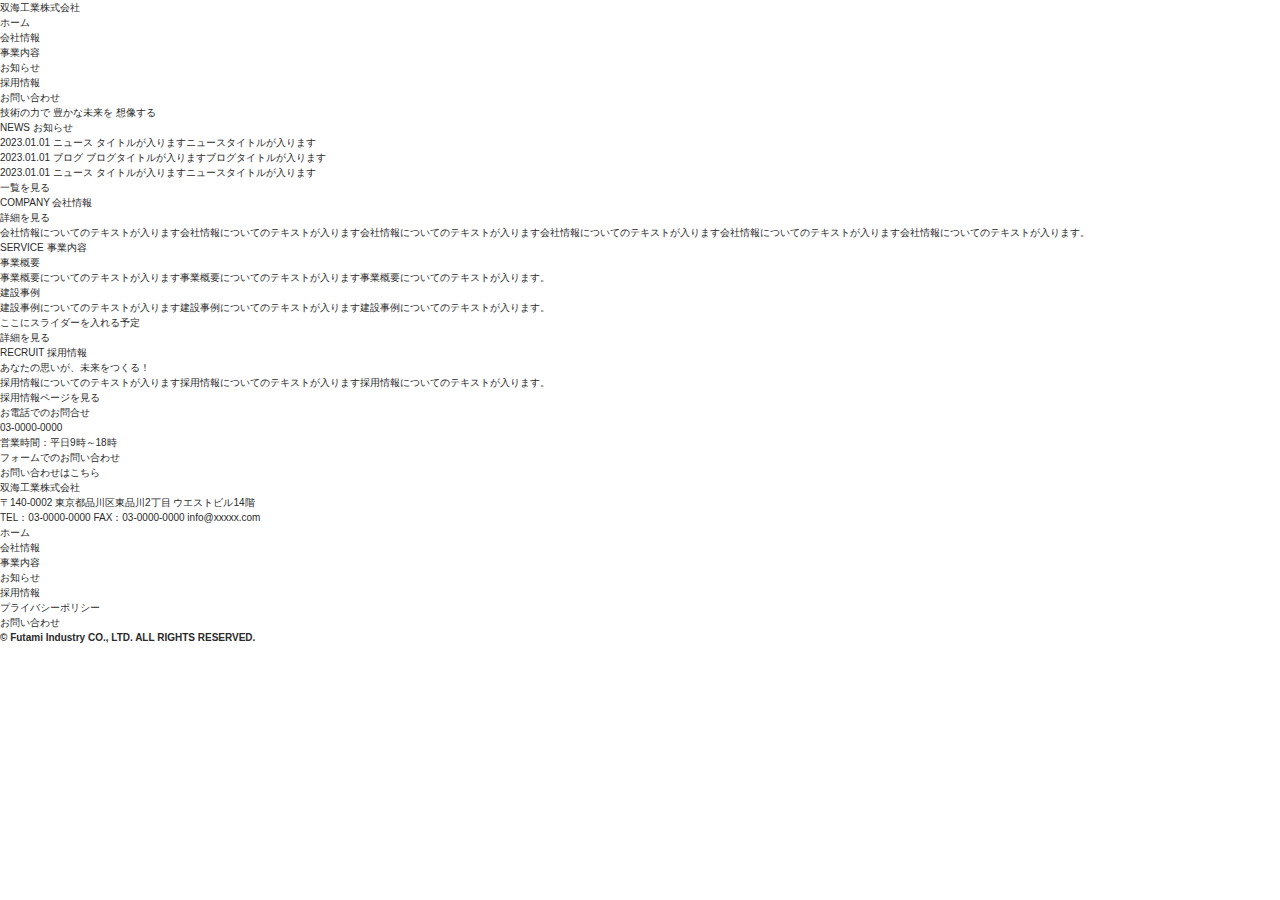
==== index.html @ e6b68ae1 "20250410_main_03_流し込みテキストへマークアップ" ====
<!DOCTYPE html>
<html lang="ja">
  <head>
    <meta charset="UTF-8" />

    <!-- title -->
    <title>双海工業株式会社</title>

    <!-- viewport -->
    <meta
      name="viewport"
      content="width=device-width, initial-scale=1.0, maximum-scale=1.0"
    />

    <!-- meta -->
    <meta
      name="description"
      content="架空の工業系企業のコーポレートサイトです"
    />
    <meta name="keywords" content="" />
    <meta name="robot" content="noindex, nofollow, noarchive" />

    <!-- Google Fonts -->
    <link rel="preconnect" href="https://fonts.googleapis.com" />
    <link rel="preconnect" href="https://fonts.gstatic.com" crossorigin />

    <!-- CSS Styles -->
    <link rel="stylesheet" href="./css/destyle.css" />
    <link rel="stylesheet" href="./css/style.css" />
  </head>

  <body>
    <!-- pages -->
    <div id="Pages" class="index">
      <!-- header -->
      <header id="Header" class="header">
        <!-- inner -->
        <div class="header__inner">
          <!-- logo -->
          <h1 class="header__logo">双海工業株式会社</h1>
          <!-- navi -->
          <nav class="header__nav">
            <!-- list -->
            <ul class="header__nav-list">
              <li class="header__nav-item">
                <a href="#" class="header__nav-link">ホーム</a>
              </li>
              <li class="header__nav-item">
                <a href="#" class="header__nav-link">会社情報</a>
              </li>
              <li class="header__nav-item">
                <a href="#" class="header__nav-link">事業内容</a>
              </li>
              <li class="header__nav-item">
                <a href="#" class="header__nav-link">お知らせ</a>
              </li>
              <li class="header__nav-item">
                <a href="#" class="header__nav-link">採用情報</a>
              </li>
            </ul>
          </nav>
        </div>
        <!-- button -->
        <div class="header__contact">
          <a href="#" class="header__contact-link">お問い合わせ</a>
        </div>
      </header>

      <!-- main -->
      <main id="Main" class="main">
        <!-- keyvisual -->
        <section id="Hero" class="helo">
          <!-- inner -->
          <div class="helo__inner">
            <!-- header catchcopy -->
            <h2 class="helo__catch">
              <span class="helo__phrase">技術の力で</span>
              <span class="helo__phrase">豊かな未来を</span>
              <span class="helo__phrase">想像する</span>
            </h2>
          </div>
        </section>

        <!-- news -->
        <section id="News" class="news">
          <!-- inner -->
          <div class="news__inner">
            <!-- section header -->
            <h2 class="news__heading">
              <span class="news__heading-en">NEWS</span>
              <span class="news__heading-ja">お知らせ</span>
            </h2>
            <!-- news list -->
            <ol class="news__list">
              <li class="news__item">
                <a href="#" class="news__link">
                  <time class="news__date">2023.01.01</time>
                  <span class="news__category">ニュース</span>
                  <span class="news__title"
                    >タイトルが入りますニュースタイトルが入ります</span
                  >
                </a>
              </li>
              <li class="news__item">
                <a href="#" class="news__link">
                  <time class="news__date">2023.01.01</time>
                  <span class="news__category">ブログ</span>
                  <span class="news__title"
                    >ブログタイトルが入りますブログタイトルが入ります</span
                  >
                </a>
              </li>
              <li class="news__item">
                <a href="#" class="news__link">
                  <time class="news__date">2023.01.01</time>
                  <span class="news__category">ニュース</span>
                  <span class="news__title"
                    >タイトルが入りますニュースタイトルが入ります</span
                  >
                </a>
              </li>
            </ol>
            <!-- more link -->
            <div class="news__more">
              <a href="#" class="news__more-link">一覧を見る</a>
            </div>
          </div>
        </section>

        <!-- company -->
        <section id="Company" class="company">
          <!-- inner -->
          <div class="company__inner">
            <!-- content block -->
            <div class="company__content">
              <!-- section header -->
              <h2 class="company__heading">
                <span class="company__heading-en">COMPANY</span>
                <span class="company__heading-ja">会社情報</span>
              </h2>
              <!-- button -->
              <div class="company__link">
                <a href="#" class="company__link-text">詳細を見る</a>
              </div>
            </div>
            <!-- description text -->
            <p class="company__description">
              会社情報についてのテキストが入ります会社情報についてのテキストが入ります会社情報についてのテキストが入ります会社情報についてのテキストが入ります会社情報についてのテキストが入ります会社情報についてのテキストが入ります。
            </p>
          </div>
        </section>

        <!-- service -->
        <section id="Service" class="service">
          <!-- inner -->
          <div class="service__inner">
            <!-- header block -->
            <div class="service__header">
              <!-- header -->
              <h2 class="service__heading">
                <span class="service__heading-en">SERVICE</span>
                <span class="service__heading-ja">事業内容</span>
              </h2>
              <!-- overview block -->
              <div class="service__block">
                <!-- header -->
                <h3 class="service__subheading">事業概要</h3>
                <!-- text -->
                <p class="service__text">
                  事業概要についてのテキストが入ります事業概要についてのテキストが入ります事業概要についてのテキストが入ります。
                </p>
              </div>
            </div>
            <!-- example block -->
            <div class="service__block">
              <!-- header -->
              <h3 class="service__subheading">建設事例</h3>
              <!-- text -->
              <p class="service__text">
                建設事例についてのテキストが入ります建設事例についてのテキストが入ります建設事例についてのテキストが入ります。
              </p>
            </div>
            <!-- slider block -->
            <div class="service__slider">ここにスライダーを入れる予定</div>
            <!-- button block -->
            <div class="service__link">
              <a href="#" class="service__link-text">詳細を見る</a>
            </div>
          </div>
        </section>

        <!-- recruit -->
        <section id="Recruit" class="recruit">
          <div class="recruit__inner">
            <!-- header -->
            <h2 class="recruit__heading">
              <span class="recruit__heading-en">RECRUIT</span>
              <span class="recruit__heading-ja">採用情報</span>
            </h2>
            <!-- catch copy -->
            <div class="recruit__block">
              <!-- header -->
              <h3 class="recruit__subheading">
                あなたの思いが、未来をつくる！
              </h3>
              <!-- description -->
              <p class="recruit__text">
                採用情報についてのテキストが入ります採用情報についてのテキストが入ります採用情報についてのテキストが入ります。
              </p>
            </div>
            <!-- button -->
            <div class="recruit__link">
              <a href="#" class="recruit__link-text">採用情報ページを見る</a>
            </div>
          </div>
        </section>

        <!-- inquiry -->
        <section id="Inquiry" class="inquiry">
          <div class="inquiry__inner">
            <!-- block -->
            <div class="inquiry__block">
              <!-- header -->
              <h3>お電話でのお問合せ</h3>
              <!-- list -->
              <ul>
                <li>03-0000-0000</li>
                <li>営業時間：平日9時～18時</li>
              </ul>
            </div>

            <!-- block -->
            <div class="inquiry__block">
              <!-- header -->
              <h3>フォームでのお問い合わせ</h3>
              <!-- button -->
              <div class="inquiry__link">
                <a href="#" class="inquiry__link-text">お問い合わせはこちら</a>
              </div>
            </div>
          </div>
        </section>
      </main>

      <!-- footer -->
      <footer id="Footer" class="footer">
        <!-- inner -->
        <div class="footer__inner">
          <!-- content wrapper (2カラム部分) -->
          <div class="footer__content">
            <!-- company block -->
            <div class="footer__company">
              <!-- logo -->
              <h2 class="footer__logo">双海工業株式会社</h2>
              <!-- location -->
              <div class="footer__address">
                <span class="footer__postcode">〒140-0002</span>
                <span class="footer__location">東京都品川区東品川2丁目</span>
                <span class="footer__building">ウエストビル14階</span>
              </div>
              <!-- contact -->
              <div class="footer__contact">
                <span class="footer__tel">TEL：03-0000-0000</span>
                <span class="footer__fax">FAX：03-0000-0000</span>
                <span class="footer__email">info@xxxxx.com</span>
              </div>
            </div>
            <!-- site links -->
            <nav class="footer__nav">
              <ul class="footer__nav-group">
                <li class="footer__nav-item">
                  <a href="#" class="footer__nav-link">ホーム</a>
                </li>
                <li class="footer__nav-item">
                  <a href="#" class="footer__nav-link">会社情報</a>
                </li>
                <li class="footer__nav-item">
                  <a href="#" class="footer__nav-link">事業内容</a>
                </li>
                <li class="footer__nav-item">
                  <a href="#" class="footer__nav-link">お知らせ</a>
                </li>
              </ul>
              <ul class="footer__nav-group">
                <li class="footer__nav-item">
                  <a href="#" class="footer__nav-link">採用情報</a>
                </li>
                <li class="footer__nav-item">
                  <a href="#" class="footer__nav-link">プライバシーポリシー</a>
                </li>
                <li class="footer__nav-item">
                  <a href="#" class="footer__nav-link">お問い合わせ</a>
                </li>
              </ul>
            </nav>
          </div>

          <!-- copylight -->
          <div class="footer__copyright">
            <strong
              >&copy; Futami Industry CO., LTD. ALL RIGHTS RESERVED.</strong
            >
          </div>
        </div>
      </footer>
    </div>

    <!-- scripts -->
    <script src="./js/script.js"></script>
  </body>
</html>
---- css/destyle.css ----
/*! destyle.css v4.0.1 | MIT License | https://github.com/nicolas-cusan/destyle.css */

/* Reset box-model and set borders */
/* ============================================ */

*,
::before,
::after {
  box-sizing: border-box;
  border-style: solid;
  border-width: 0;
  min-width: 0;
}

/* Document */
/* ============================================ */

/**
 * 1. Correct the line height in all browsers.
 * 2. Prevent adjustments of font size after orientation changes in iOS.
 * 3. Remove gray overlay on links for iOS.
 */

html {
  line-height: 1.15; /* 1 */
  -webkit-text-size-adjust: 100%; /* 2 */
  -webkit-tap-highlight-color: transparent; /* 3*/
}

/* Sections */
/* ============================================ */

/**
 * Remove the margin in all browsers.
 */

body {
  margin: 0;
}

/**
 * Render the `main` element consistently in IE.
 */

main {
  display: block;
}

/* Vertical rhythm */
/* ============================================ */

p,
table,
blockquote,
address,
pre,
iframe,
form,
figure,
dl {
  margin: 0;
}

/* Headings */
/* ============================================ */

h1,
h2,
h3,
h4,
h5,
h6 {
  font-size: inherit;
  font-weight: inherit;
  margin: 0;
}

/* Lists (enumeration) */
/* ============================================ */

ul,
ol {
  margin: 0;
  padding: 0;
  list-style: none;
}

/* Lists (definition) */
/* ============================================ */

dt {
  font-weight: bold;
}

dd {
  margin-left: 0;
}

/* Grouping content */
/* ============================================ */

/**
 * 1. Add the correct box sizing in Firefox.
 * 2. Show the overflow in Edge and IE.
 */

hr {
  box-sizing: content-box; /* 1 */
  height: 0; /* 1 */
  overflow: visible; /* 2 */
  border-top-width: 1px;
  margin: 0;
  clear: both;
  color: inherit;
}

/**
 * 1. Correct the inheritance and scaling of font size in all browsers.
 * 2. Correct the odd `em` font sizing in all browsers.
 */

pre {
  font-family: monospace, monospace; /* 1 */
  font-size: inherit; /* 2 */
}

address {
  font-style: inherit;
}

/* Text-level semantics */
/* ============================================ */

/**
 * Remove the gray background on active links in IE 10.
 */

a {
  background-color: transparent;
  text-decoration: none;
  color: inherit;
}

/**
 * 1. Remove the bottom border in Chrome 57-
 * 2. Add the correct text decoration in Chrome, Edge, IE, Opera, and Safari.
 */

abbr[title] {
  text-decoration: underline dotted; /* 2 */
}

/**
 * Add the correct font weight in Chrome, Edge, and Safari.
 */

b,
strong {
  font-weight: bolder;
}

/**
 * 1. Correct the inheritance and scaling of font size in all browsers.
 * 2. Correct the odd `em` font sizing in all browsers.
 */

code,
kbd,
samp {
  font-family: monospace, monospace; /* 1 */
  font-size: inherit; /* 2 */
}

/**
 * Add the correct font size in all browsers.
 */

small {
  font-size: 80%;
}

/**
 * Prevent `sub` and `sup` elements from affecting the line height in
 * all browsers.
 */

sub,
sup {
  font-size: 75%;
  line-height: 0;
  position: relative;
  vertical-align: baseline;
}

sub {
  bottom: -0.25em;
}

sup {
  top: -0.5em;
}

/* Replaced content */
/* ============================================ */

/**
 * Prevent vertical alignment issues.
 */

svg,
img,
embed,
object,
iframe {
  vertical-align: bottom;
}

/* Forms */
/* ============================================ */

/**
 * Reset form fields to make them styleable.
 * 1. Make form elements stylable across systems iOS especially.
 * 2. Inherit text-transform from parent.
 */

button,
input,
optgroup,
select,
textarea {
  -webkit-appearance: none; /* 1 */
  appearance: none;
  vertical-align: middle;
  color: inherit;
  font: inherit;
  background: transparent;
  padding: 0;
  margin: 0;
  border-radius: 0;
  text-align: inherit;
  text-transform: inherit; /* 2 */
}

/**
 * Correct cursors for clickable elements.
 */

button,
[type="button"],
[type="reset"],
[type="submit"] {
  cursor: pointer;
}

button:disabled,
[type="button"]:disabled,
[type="reset"]:disabled,
[type="submit"]:disabled {
  cursor: default;
}

/**
 * Improve outlines for Firefox and unify style with input elements & buttons.
 */

:-moz-focusring {
  outline: auto;
}

select:disabled {
  opacity: inherit;
}

/**
 * Remove padding
 */

option {
  padding: 0;
}

/**
 * Reset to invisible
 */

fieldset {
  margin: 0;
  padding: 0;
  min-width: 0;
}

legend {
  padding: 0;
}

/**
 * Add the correct vertical alignment in Chrome, Firefox, and Opera.
 */

progress {
  vertical-align: baseline;
}

/**
 * Remove the default vertical scrollbar in IE 10+.
 */

textarea {
  overflow: auto;
}

/**
 * Correct the cursor style of increment and decrement buttons in Chrome.
 */

[type="number"]::-webkit-inner-spin-button,
[type="number"]::-webkit-outer-spin-button {
  height: auto;
}

/**
 * Correct the outline style in Safari.
 */

[type="search"] {
  outline-offset: -2px; /* 1 */
}

/**
 * Remove the inner padding in Chrome and Safari on macOS.
 */

[type="search"]::-webkit-search-decoration {
  -webkit-appearance: none;
}

/**
 * 1. Correct the inability to style clickable types in iOS and Safari.
 * 2. Fix font inheritance.
 */

::-webkit-file-upload-button {
  -webkit-appearance: button; /* 1 */
  font: inherit; /* 2 */
}

/**
 * Fix appearance for Firefox
 */
[type="number"] {
  -moz-appearance: textfield;
  appearance: textfield;
}

/**
 * Clickable labels
 */

label[for] {
  cursor: pointer;
}

/* Interactive */
/* ============================================ */

/*
 * Add the correct display in Edge, IE 10+, and Firefox.
 */

details {
  display: block;
}

/*
 * Add the correct display in all browsers.
 */

summary {
  display: list-item;
}

/*
 * Remove outline for editable content.
 */

[contenteditable]:focus {
  outline: auto;
}

/* Tables */
/* ============================================ */

/**
1. Correct table border color inheritance in all Chrome and Safari.
*/

table {
  border-color: inherit; /* 1 */
  border-collapse: collapse;
}

caption {
  text-align: left;
}

td,
th {
  vertical-align: top;
  padding: 0;
}

th {
  text-align: left;
  font-weight: bold;
}
---- css/style.css ----
/* -------------------------------
  ページ共通スタイル_START
------------------------------- */

:root {
  --page-color-black: #2a2a2a;
  --page-color-white: #fff;
  --page-color-red: #e60012;
}

body {
  color: var(--page-color-black);
  font-size: 62.5%;
  font-family: "游ゴシック体", YuGothic, "游ゴシック Medium", "Yu Gothic Medium",
    "游ゴシック", "Yu Gothic", sans-serif;
  line-height: 1.5;
  position: relative;
  overflow: visible;
}

img {
  user-select: none;
  vertical-align: bottom;
  width: 100%;
  max-width: fit-content;
  height: auto;
}

/* -------------------------------
  ページ共通スタイル_END
------------------------------- */

/* ===============================

SPレイアウト_START

=============================== */
/* ===============================

SPレイアウト_END

=============================== */

/* ===============================

PC・タブレットレイアウト_START

=============================== */
@media screen and (min-width: 768px) {
}
/* ===============================

PC・タブレットレイアウト_END

=============================== */
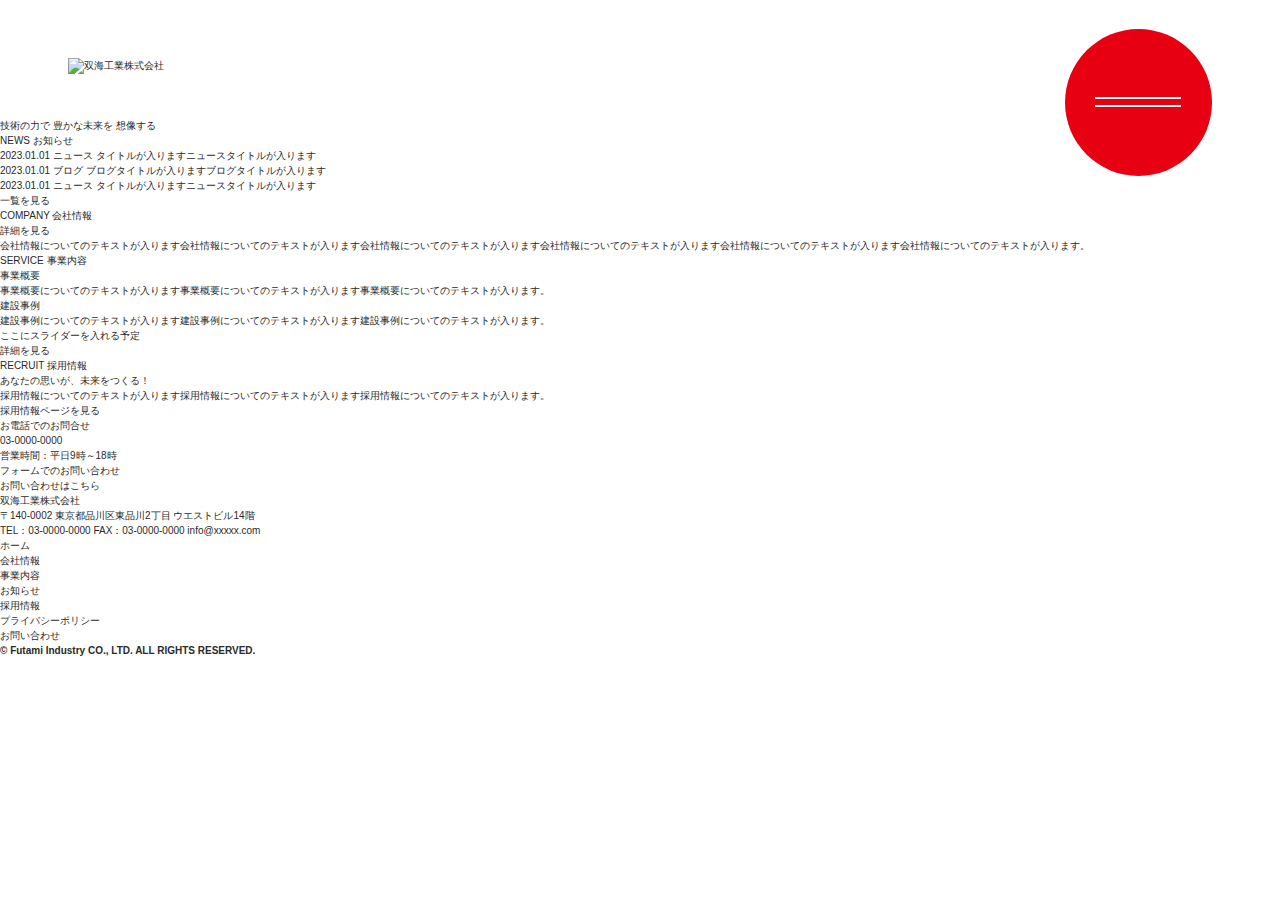
==== commit 2d309f31: "20250412_feature/headerCoding_01_SPレイアウト_ドロワーメニュー実装" ====
--- a/index.html
+++ b/index.html
@@ -37,32 +37,43 @@
         <!-- inner -->
         <div class="header__inner">
           <!-- logo -->
-          <h1 class="header__logo">双海工業株式会社</h1>
+          <h1 class="header__logo">
+            <img src="./images/logo.svg" alt="双海工業株式会社" />
+          </h1>
           <!-- navi -->
           <nav class="header__nav">
-            <!-- list -->
-            <ul class="header__nav-list">
-              <li class="header__nav-item">
-                <a href="#" class="header__nav-link">ホーム</a>
-              </li>
-              <li class="header__nav-item">
-                <a href="#" class="header__nav-link">会社情報</a>
-              </li>
-              <li class="header__nav-item">
-                <a href="#" class="header__nav-link">事業内容</a>
-              </li>
-              <li class="header__nav-item">
-                <a href="#" class="header__nav-link">お知らせ</a>
-              </li>
-              <li class="header__nav-item">
-                <a href="#" class="header__nav-link">採用情報</a>
-              </li>
-            </ul>
+            <!-- navi-wrapper -->
+            <div class="header__nav-body">
+              <!-- list -->
+              <ul class="header__nav-list">
+                <li class="header__nav-item">
+                  <a href="#" class="header__nav-link">ホーム</a>
+                </li>
+                <li class="header__nav-item">
+                  <a href="#" class="header__nav-link">会社情報</a>
+                </li>
+                <li class="header__nav-item">
+                  <a href="#" class="header__nav-link">事業内容</a>
+                </li>
+                <li class="header__nav-item">
+                  <a href="#" class="header__nav-link">お知らせ</a>
+                </li>
+                <li class="header__nav-item">
+                  <a href="#" class="header__nav-link">採用情報</a>
+                </li>
+                <li class="header__nav-item header__contact">
+                  <a href="#" class="header__nav-link header__contact-link"
+                    >お問い合わせ</a
+                  >
+                </li>
+              </ul>
+            </div>
+            <!-- hamburger sp only -->
+            <div id="Hamburger" class="header__hamburger">
+              <span></span>
+              <span></span>
+            </div>
           </nav>
-        </div>
-        <!-- button -->
-        <div class="header__contact">
-          <a href="#" class="header__contact-link">お問い合わせ</a>
         </div>
       </header>
 
--- a/css/style.css
+++ b/css/style.css
@@ -12,10 +12,10 @@
   color: var(--page-color-black);
   font-size: 62.5%;
   font-family: "游ゴシック体", YuGothic, "游ゴシック Medium", "Yu Gothic Medium",
-    "游ゴシック", "Yu Gothic", sans-serif;
+    "游ゴシック", "Yu Gothic", "ヒラギノ角ゴ ProN W3",
+    "Hiragino Kaku Gothic ProN", "メイリオ", "Meiryo", sans-serif;
   line-height: 1.5;
   position: relative;
-  overflow: visible;
 }
 
 img {
@@ -33,23 +33,139 @@
 /* ===============================
 
 SPレイアウト_START
+~ 768px
 
 =============================== */
+
+.header {
+  background-color: var(--page-color-white);
+  position: sticky;
+  top: 0;
+  left: 0;
+  z-index: 10;
+}
+
+.header__inner {
+  display: flex;
+  flex-flow: row wrap;
+  align-items: center;
+  justify-content: space-between;
+  margin: 0 auto;
+  padding: 4.534vw 0 3.47vw 0;
+  width: 89.3%;
+}
+
+.header__logo {
+  width: 52.27vw;
+  height: auto;
+}
+
+.header__nav-body {
+  background-color: rgba(0, 0, 0, 0.3);
+  transition: 0.4s opacity;
+  opacity: 0;
+  /* transform: translateX(100vw); */
+  position: fixed;
+  top: 0;
+  right: 0;
+  bottom: 0;
+  left: 0;
+  z-index: 11;
+  width: 100vw;
+  height: 100vh;
+}
+body.is_active .header__nav-body {
+  opacity: 1;
+}
+
+.header__nav-list {
+  background-color: var(--page-color-white);
+  display: flex;
+  flex-flow: column wrap;
+  gap: 3em;
+  transition: 0.4s transform;
+  transform: translateX(100vw);
+  position: fixed;
+  top: 0;
+  right: 0;
+  bottom: 0;
+  z-index: 12;
+  padding: calc(4.534vw + 3.47vw + 11.47vw) 1.5em 0 16.8vw;
+  width: 69.9vw;
+  height: 100vh;
+}
+body.is_active .header__nav-list {
+  transform: translateX(0);
+}
+
+.header__hamburger {
+  background-color: var(--page-color-red);
+  border-radius: 1000px;
+  display: flex;
+  flex-flow: column wrap;
+  align-items: center;
+  justify-content: center;
+  gap: 6px;
+  position: absolute;
+  top: 2.267vw;
+  right: 5.35vw;
+  z-index: 13;
+  width: 11.47vw;
+  height: 11.47vw;
+}
+
+.header__hamburger > span {
+  background-color: var(--page-color-white);
+  transition: transform 0.4s ease, opacity 0.4s ease, background-color 0.4s ease;
+  width: 6.67vw;
+  height: 2px;
+}
+body.is_active .header__hamburger > span:first-of-type {
+  transform: translateY(6px) rotate(45deg);
+}
+body.is_active .header__hamburger > span:last-of-type {
+  transform: translateY(-2px) rotate(-45deg);
+}
+
+.header__nav-link {
+  font-size: clamp(13px, 4vw, 14px);
+  font-weight: 700;
+  line-height: 1.57;
+}
+
 /* ===============================
 
+~ 768px
 SPレイアウト_END
 
 =============================== */
 
 /* ===============================
 
-PC・タブレットレイアウト_START
+タブレットレイアウト_START
+768px ~ 1023px
 
 =============================== */
 @media screen and (min-width: 768px) {
 }
 /* ===============================
 
-PC・タブレットレイアウト_END
+768px ~ 1023px
+タブレットレイアウト_END
 
 =============================== */
+
+/* ===============================
+
+PC_START
+1024px ~
+
+=============================== */
+@media screen and (min-width: 1024px) {
+}
+/* ===============================
+
+1024px ~
+PC_END
+
+=============================== */
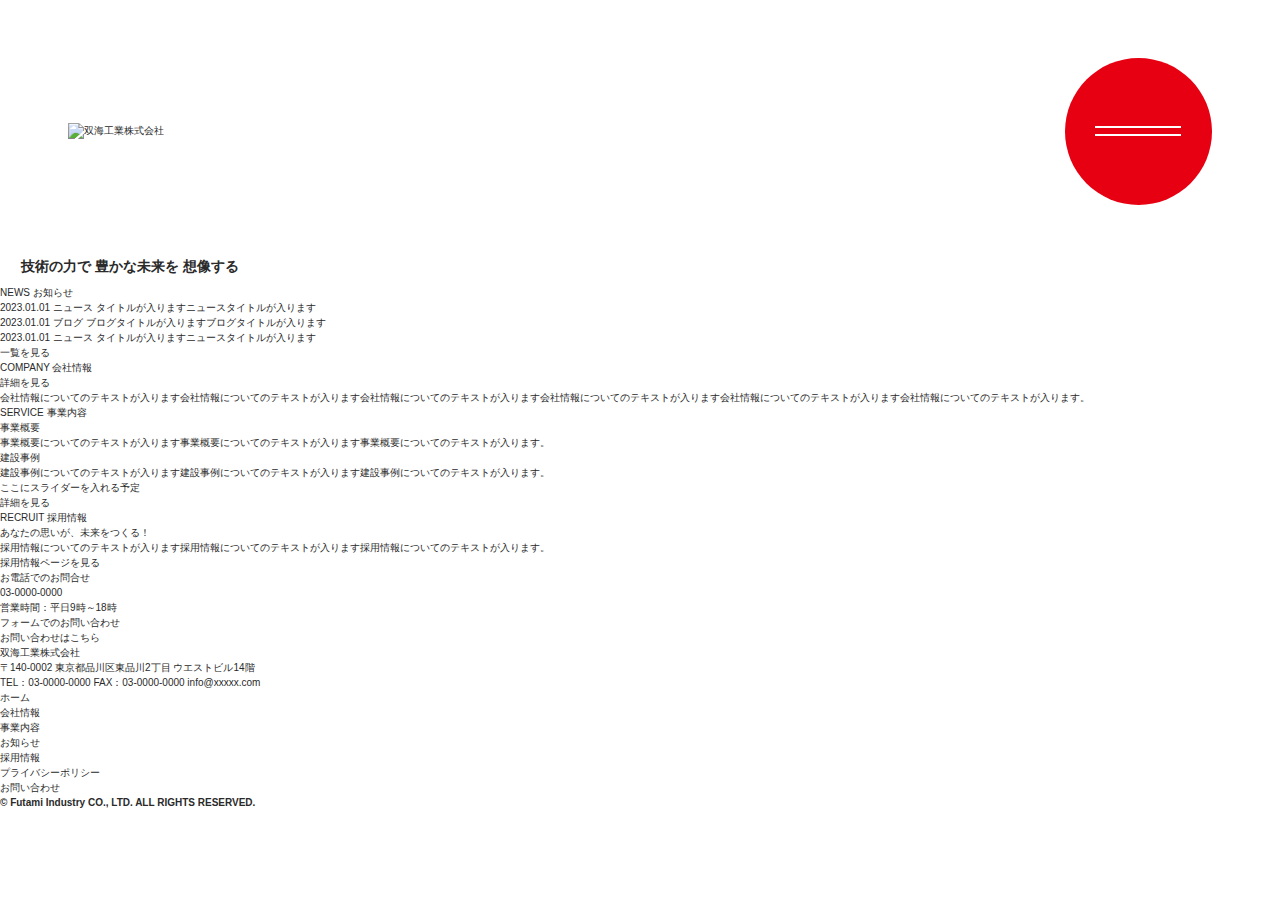
==== commit c2c1ab19: "20250412_feature/headerCoding_02_SPレイアウト_ドロワーメニュー改修" ====
--- a/index.html
+++ b/index.html
@@ -59,7 +59,9 @@
                   <a href="#" class="header__nav-link">お知らせ</a>
                 </li>
                 <li class="header__nav-item">
-                  <a href="#" class="header__nav-link">採用情報</a>
+                  <a href="#" class="header__nav-link" target="_blank"
+                    >採用情報</a
+                  >
                 </li>
                 <li class="header__nav-item header__contact">
                   <a href="#" class="header__nav-link header__contact-link"
@@ -85,9 +87,14 @@
           <div class="helo__inner">
             <!-- header catchcopy -->
             <h2 class="helo__catch">
-              <span class="helo__phrase">技術の力で</span>
-              <span class="helo__phrase">豊かな未来を</span>
-              <span class="helo__phrase">想像する</span>
+              <a
+                href="https://www.e-typing.ne.jp/roma/variety/business.asp"
+                class="header__nav-link"
+              >
+                <span class="helo__phrase">技術の力で</span>
+                <span class="helo__phrase">豊かな未来を</span>
+                <span class="helo__phrase">想像する</span>
+              </a>
             </h2>
           </div>
         </section>
--- a/css/style.css
+++ b/css/style.css
@@ -64,25 +64,21 @@
   background-color: rgba(0, 0, 0, 0.3);
   transition: 0.4s opacity;
   opacity: 0;
-  /* transform: translateX(100vw); */
+  pointer-events: none;
   position: fixed;
-  top: 0;
-  right: 0;
-  bottom: 0;
-  left: 0;
+  inset: 0;
   z-index: 11;
-  width: 100vw;
-  height: 100vh;
 }
 body.is_active .header__nav-body {
   opacity: 1;
+  pointer-events: auto;
 }
 
 .header__nav-list {
   background-color: var(--page-color-white);
   display: flex;
   flex-flow: column wrap;
-  gap: 3em;
+  gap: 2em;
   transition: 0.4s transform;
   transform: translateX(100vw);
   position: fixed;
@@ -90,7 +86,7 @@
   right: 0;
   bottom: 0;
   z-index: 12;
-  padding: calc(4.534vw + 3.47vw + 11.47vw) 1.5em 0 16.8vw;
+  padding: calc(6.534vw + 3.47vw + 9.47vw) 1.5em 0 8vw;
   width: 69.9vw;
   height: 100vh;
 }
@@ -101,14 +97,13 @@
 .header__hamburger {
   background-color: var(--page-color-red);
   border-radius: 1000px;
+  cursor: pointer;
   display: flex;
   flex-flow: column wrap;
   align-items: center;
   justify-content: center;
   gap: 6px;
-  position: absolute;
-  top: 2.267vw;
-  right: 5.35vw;
+  position: relative;
   z-index: 13;
   width: 11.47vw;
   height: 11.47vw;
@@ -131,6 +126,9 @@
   font-size: clamp(13px, 4vw, 14px);
   font-weight: 700;
   line-height: 1.57;
+  display: inline-block;
+  position: relative;
+  padding: 0.5em 1.5em;
 }
 
 /* ===============================
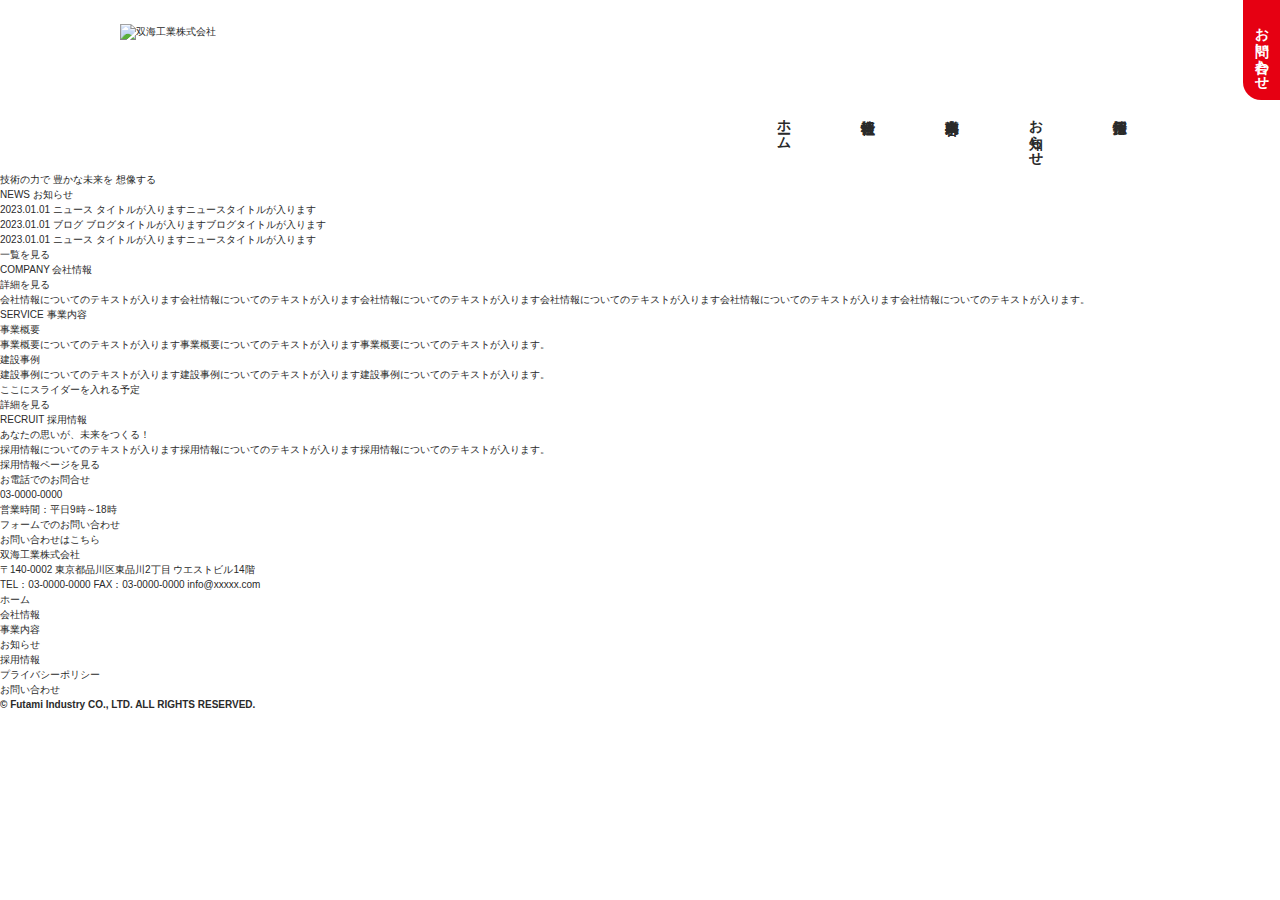
==== commit 41379602: "20250412_feature/headerCoding_03_PCレイアウト_スタイル定義" ====
--- a/index.html
+++ b/index.html
@@ -63,19 +63,21 @@
                     >採用情報</a
                   >
                 </li>
-                <li class="header__nav-item header__contact">
-                  <a href="#" class="header__nav-link header__contact-link"
-                    >お問い合わせ</a
-                  >
+                <li class="header__nav-item sp__only">
+                  <a href="#" class="header__nav-link">お問い合わせ</a>
                 </li>
               </ul>
             </div>
-            <!-- hamburger sp only -->
-            <div id="Hamburger" class="header__hamburger">
+            <!-- hamburger sp-only -->
+            <div id="Hamburger" class="header__nav-hamburger">
               <span></span>
               <span></span>
             </div>
           </nav>
+        </div>
+        <!-- contact pc-only -->
+        <div class="header__outer-contact">
+          <a href="#" class="header__outer-link">お問い合わせ</a>
         </div>
       </header>
 
@@ -87,14 +89,9 @@
           <div class="helo__inner">
             <!-- header catchcopy -->
             <h2 class="helo__catch">
-              <a
-                href="https://www.e-typing.ne.jp/roma/variety/business.asp"
-                class="header__nav-link"
-              >
-                <span class="helo__phrase">技術の力で</span>
-                <span class="helo__phrase">豊かな未来を</span>
-                <span class="helo__phrase">想像する</span>
-              </a>
+              <span class="helo__phrase">技術の力で</span>
+              <span class="helo__phrase">豊かな未来を</span>
+              <span class="helo__phrase">想像する</span>
             </h2>
           </div>
         </section>
--- a/css/style.css
+++ b/css/style.css
@@ -53,6 +53,7 @@
   margin: 0 auto;
   padding: 4.534vw 0 3.47vw 0;
   width: 89.3%;
+  max-width: 1040px;
 }
 
 .header__logo {
@@ -62,14 +63,16 @@
 
 .header__nav-body {
   background-color: rgba(0, 0, 0, 0.3);
-  transition: 0.4s opacity;
+  transition: 0.4s visibility, 0.4s opacity;
+  visibility: hidden;
   opacity: 0;
   pointer-events: none;
   position: fixed;
   inset: 0;
   z-index: 11;
 }
-body.is_active .header__nav-body {
+body.boot_drawer .header__nav-body {
+  visibility: visible;
   opacity: 1;
   pointer-events: auto;
 }
@@ -79,22 +82,24 @@
   display: flex;
   flex-flow: column wrap;
   gap: 2em;
-  transition: 0.4s transform;
+  transition: 0.4s transform, 0.4s visibility;
   transform: translateX(100vw);
+  visibility: hidden;
   position: fixed;
   top: 0;
   right: 0;
   bottom: 0;
   z-index: 12;
   padding: calc(6.534vw + 3.47vw + 9.47vw) 1.5em 0 8vw;
-  width: 69.9vw;
+  width: 70vw;
   height: 100vh;
 }
-body.is_active .header__nav-list {
+body.boot_drawer .header__nav-list {
+  visibility: visible;
   transform: translateX(0);
 }
 
-.header__hamburger {
+.header__nav-hamburger {
   background-color: var(--page-color-red);
   border-radius: 1000px;
   cursor: pointer;
@@ -109,17 +114,22 @@
   height: 11.47vw;
 }
 
-.header__hamburger > span {
+.header__nav-hamburger > span {
   background-color: var(--page-color-white);
   transition: transform 0.4s ease, opacity 0.4s ease, background-color 0.4s ease;
-  width: 6.67vw;
+  margin: 0 auto;
+  width: calc(100% - (6.67vw / 2));
   height: 2px;
 }
-body.is_active .header__hamburger > span:first-of-type {
+body.boot_drawer .header__nav-hamburger > span:first-of-type {
   transform: translateY(6px) rotate(45deg);
 }
-body.is_active .header__hamburger > span:last-of-type {
+body.boot_drawer .header__nav-hamburger > span:last-of-type {
   transform: translateY(-2px) rotate(-45deg);
+}
+
+.header__outer-contact {
+  display: none;
 }
 
 .header__nav-link {
@@ -127,9 +137,31 @@
   font-weight: 700;
   line-height: 1.57;
   display: inline-block;
+  transition: 0.4s color;
   position: relative;
   padding: 0.5em 1.5em;
 }
+.header__nav-link:hover {
+  color: var(--page-color-red);
+}
+
+.header__nav-link[target="_blank"] {
+  display: inline-flex;
+  align-items: center;
+  justify-content: center;
+  gap: 0.5em;
+}
+
+.header__nav-link[target="_blank"]::after {
+  background-image: url("../images/icon-link-bk.svg");
+  background-size: contain;
+  background-repeat: no-repeat;
+  content: "";
+  display: inline-block;
+  vertical-align: middle;
+  width: 1em;
+  height: 1em;
+}
 
 /* ===============================
 
@@ -145,6 +177,34 @@
 
 =============================== */
 @media screen and (min-width: 768px) {
+  .header__inner {
+    padding: 20px 0;
+    width: calc(100% - 40px);
+  }
+
+  .header__logo {
+    width: fit-content;
+    height: auto;
+  }
+
+  .header__nav-list {
+    gap: 2em;
+    padding: calc(3vw + 2.6vw + 5vw) 1.5em 0 4vw;
+    width: 50vw;
+  }
+
+  .header__nav-item.sp__only {
+    display: none;
+  }
+
+  .header__nav-hamburger {
+    width: 5.735vw;
+    height: 5.735vw;
+  }
+
+  .header__nav-hamburger > span {
+    width: calc(100% - 2vw);
+  }
 }
 /* ===============================
 
@@ -160,6 +220,95 @@
 
 =============================== */
 @media screen and (min-width: 1024px) {
+  .header {
+    position: initial;
+  }
+
+  .header__inner {
+    align-items: flex-start;
+    padding: 24px 0 14px 0;
+  }
+
+  .header__nav {
+    display: flex;
+    flex-wrap: row wrap;
+    align-items: center;
+    justify-content: flex-end;
+    padding-top: 70px;
+    padding-right: 30px;
+    width: 100%;
+  }
+
+  .header__nav-body {
+    background-color: initial;
+    transition: initial;
+    visibility: visible;
+    opacity: 1;
+    pointer-events: auto;
+    position: static;
+    z-index: 11;
+  }
+
+  .header__nav-list {
+    background-color: var(--page-color-white);
+    display: flex;
+    flex-flow: column-reverse wrap;
+    gap: 62px;
+    writing-mode: vertical-rl;
+    transition: initial;
+    transform: translateX(0);
+    visibility: visible;
+    position: relative;
+    z-index: initial;
+    padding: 0;
+    width: fit-content;
+    height: auto;
+  }
+
+  .header__nav-link {
+    display: block;
+    padding: 0;
+  }
+  .header__nav-link[target="_blank"] {
+    gap: 0.8em;
+  }
+  .header__nav-link::before {
+    background-color: var(--page-color-red);
+    content: "";
+    position: absolute;
+    top: -100%;
+    left: 50%;
+    width: 1px;
+    height: 0;
+    transform: translateX(-50%);
+    transition: height 0.3s ease;
+  }
+
+  .header__nav-link:hover::before {
+    height: 60px;
+  }
+
+  .header__nav-hamburger {
+    display: none;
+  }
+
+  .header__outer-contact {
+    display: block;
+    position: absolute;
+    top: 0;
+    right: 0;
+    writing-mode: vertical-rl;
+  }
+
+  .header__outer-link {
+    background-color: var(--page-color-red);
+    border-radius: 0 0 0 18px;
+    color: var(--page-color-white);
+    font-size: 14px;
+    font-weight: 700;
+    display: inline-flex;
+    padding: 18px 8px;
+  }
 }
 /* ===============================
 
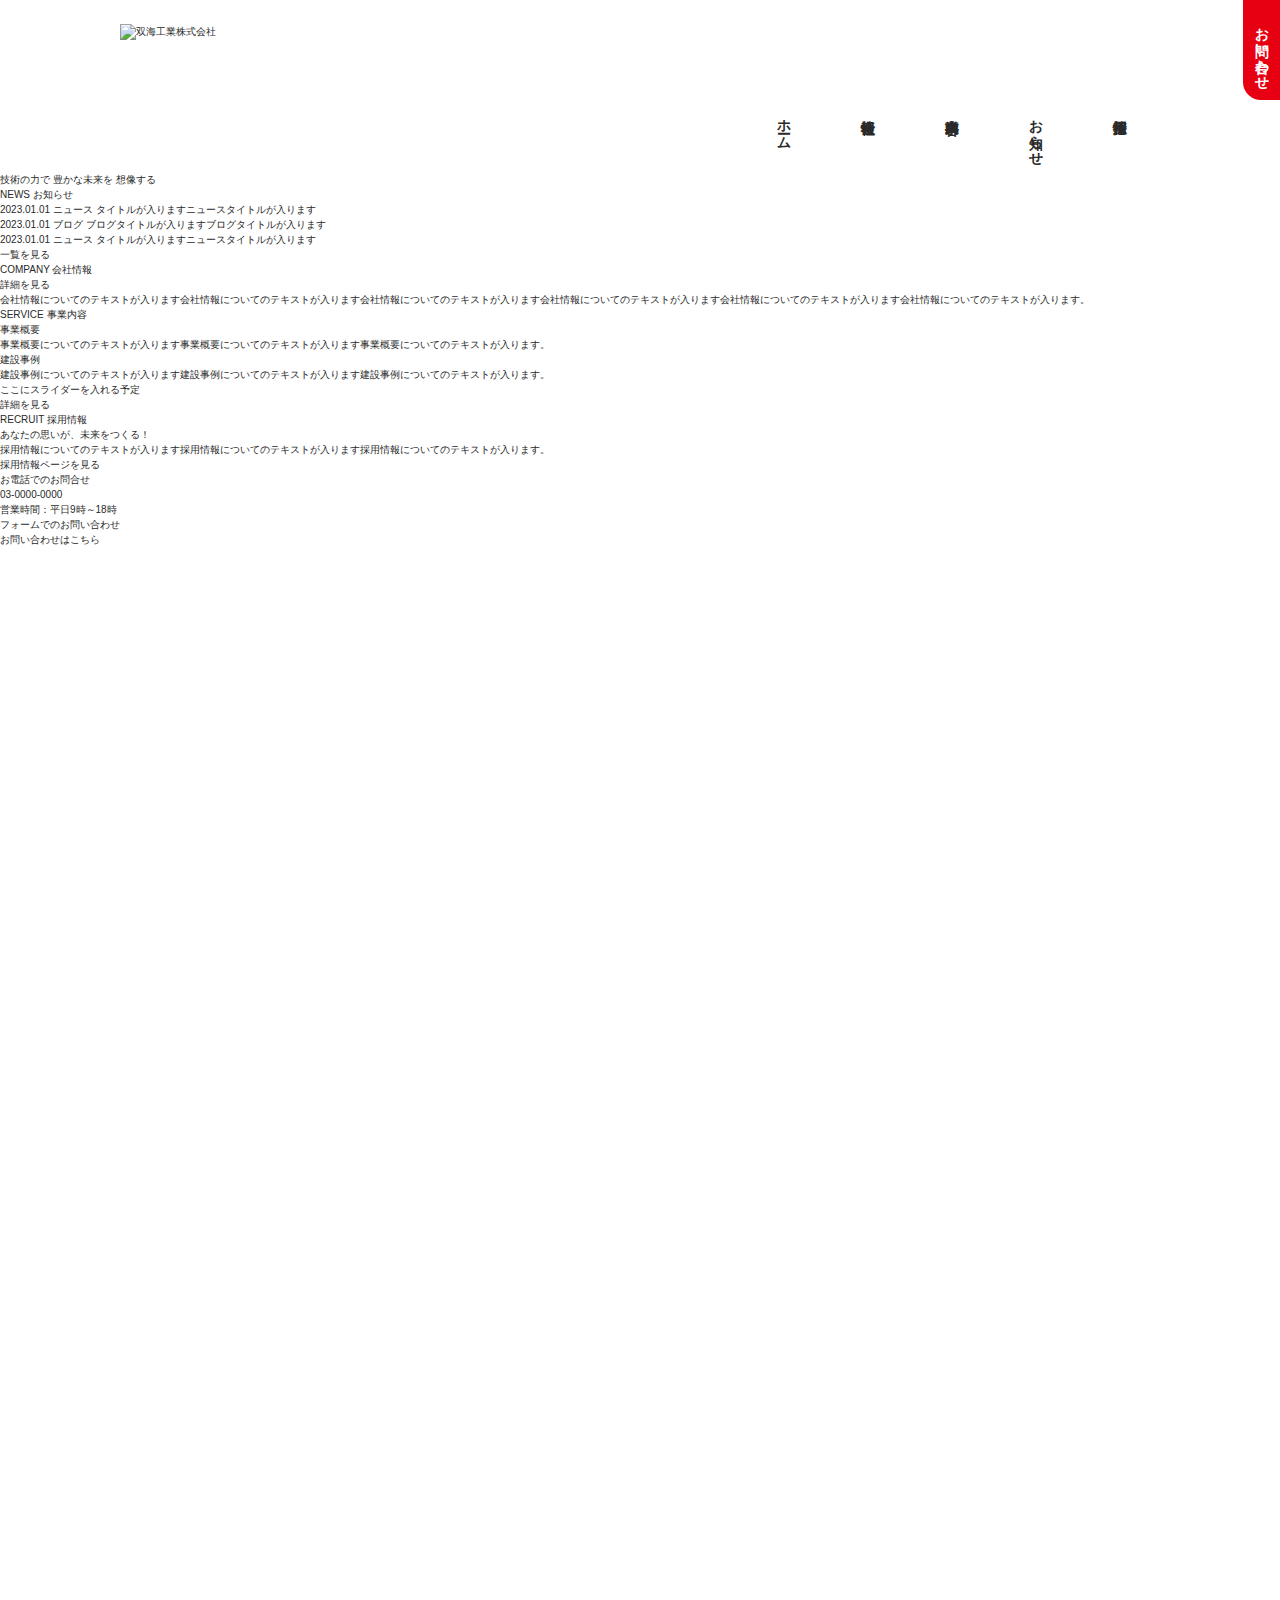
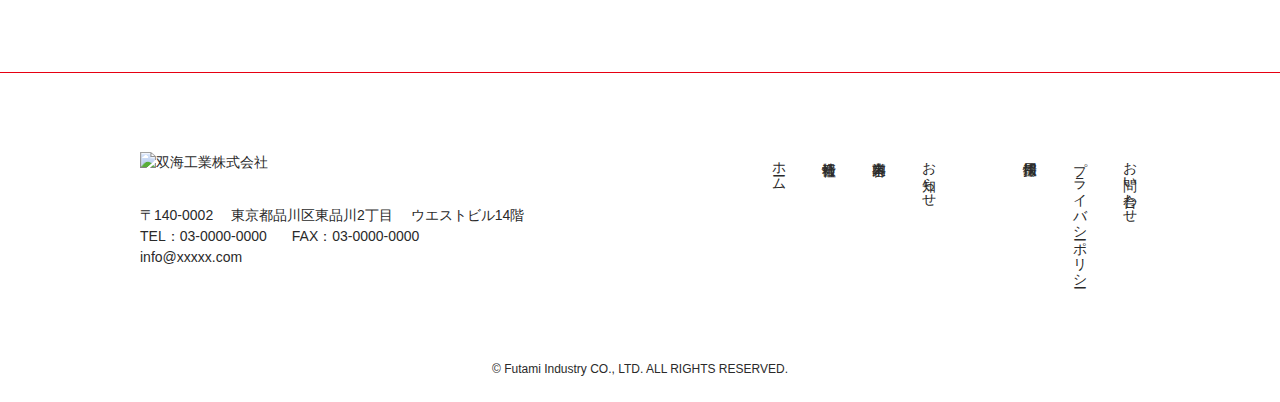
==== commit ec80c528: "20250413_feature/footerCoding_01_スタイル定義" ====
--- a/index.html
+++ b/index.html
@@ -266,7 +266,9 @@
             <!-- company block -->
             <div class="footer__company">
               <!-- logo -->
-              <h2 class="footer__logo">双海工業株式会社</h2>
+              <h2 class="footer__logo">
+                <img src="./images/logo.svg" alt="双海工業株式会社" />
+              </h2>
               <!-- location -->
               <div class="footer__address">
                 <span class="footer__postcode">〒140-0002</span>
@@ -298,7 +300,9 @@
               </ul>
               <ul class="footer__nav-group">
                 <li class="footer__nav-item">
-                  <a href="#" class="footer__nav-link">採用情報</a>
+                  <a href="#" class="footer__nav-link" target="_blank"
+                    >採用情報</a
+                  >
                 </li>
                 <li class="footer__nav-item">
                   <a href="#" class="footer__nav-link">プライバシーポリシー</a>
--- a/css/style.css
+++ b/css/style.css
@@ -5,7 +5,7 @@
 :root {
   --page-color-black: #2a2a2a;
   --page-color-white: #fff;
-  --page-color-red: #e60012;
+  --page-color-corporate: #e60012;
 }
 
 body {
@@ -37,6 +37,9 @@
 
 =============================== */
 
+/* -------------------------------
+  ヘッダー
+------------------------------- */
 .header {
   background-color: var(--page-color-white);
   position: sticky;
@@ -100,7 +103,7 @@
 }
 
 .header__nav-hamburger {
-  background-color: var(--page-color-red);
+  background-color: var(--page-color-corporate);
   border-radius: 1000px;
   cursor: pointer;
   display: flex;
@@ -142,7 +145,7 @@
   padding: 0.5em 1.5em;
 }
 .header__nav-link:hover {
-  color: var(--page-color-red);
+  color: var(--page-color-corporate);
 }
 
 .header__nav-link[target="_blank"] {
@@ -163,6 +166,96 @@
   height: 1em;
 }
 
+/* -------------------------------
+  メインコンテンツ
+------------------------------- */
+
+/* -------------------------------
+  フッター
+------------------------------- */
+
+.footer {
+  border-top: 1px solid var(--page-color-corporate);
+}
+
+.footer__inner {
+  margin: 0 auto;
+  padding: 14.93vw 0 6.4vw 0;
+  width: 89.3%;
+  max-width: 1040px;
+}
+
+.footer__content {
+  display: flex;
+  flex-flow: column-reverse wrap;
+  row-gap: 14.94vw;
+  margin-bottom: 21.3vw;
+}
+
+.footer__company {
+  font-size: clamp(13px, 4vw, 14px);
+}
+
+.footer__logo {
+  margin-bottom: 8.8vw;
+}
+
+.footer__address > span:not(:last-of-type) {
+  margin-right: 1em;
+}
+
+.footer__contact > span {
+  display: inline-block;
+}
+.footer__contact > span:not(:last-of-type) {
+  margin-right: 1.5em;
+}
+
+.footer__nav-group:not(:last-of-type) {
+  margin-bottom: 14.94vw;
+}
+
+.footer__nav-link {
+  font-size: clamp(13px, 4vw, 14px);
+  line-height: 1.57;
+  display: inline-block;
+  transition: 0.4s color;
+  position: relative;
+}
+.footer__nav-link:hover {
+  color: var(--page-color-corporate);
+}
+
+.footer__nav-link[target="_blank"] {
+  font-size: clamp(13px, 4vw, 14px);
+  display: inline-flex;
+  align-items: center;
+  justify-content: center;
+  gap: 0.5em;
+}
+
+.footer__nav-link[target="_blank"]::after {
+  background-image: url("../images/icon-link-bk.svg");
+  background-size: contain;
+  background-repeat: no-repeat;
+  content: "";
+  display: inline-block;
+  vertical-align: middle;
+  width: 1em;
+  height: 1em;
+}
+
+.footer__nav-item:not(:last-of-type) {
+  margin-bottom: 1em;
+}
+
+.footer__copyright strong {
+  font-size: clamp(11px, 3vw, 12px);
+  font-weight: 400;
+  text-align: center;
+  display: block;
+}
+
 /* ===============================
 
 ~ 768px
@@ -177,6 +270,9 @@
 
 =============================== */
 @media screen and (min-width: 768px) {
+  /* -------------------------------
+    ヘッダー
+  ------------------------------- */
   .header__inner {
     padding: 20px 0;
     width: calc(100% - 40px);
@@ -205,6 +301,36 @@
   .header__nav-hamburger > span {
     width: calc(100% - 2vw);
   }
+
+  /* -------------------------------
+    メインコンテンツ
+  ------------------------------- */
+
+  /* 暫定付与 */
+  .main {
+    height: 1500px;
+  }
+
+  /* -------------------------------
+    フッター
+  ------------------------------- */
+
+  .footer__inner {
+    padding: 7.47vw 0 3.2vw 0;
+  }
+
+  .footer__content {
+    row-gap: 7.47vw;
+    margin-bottom: 10.15vw;
+  }
+
+  .footer__logo {
+    margin-bottom: 4.4vw;
+  }
+
+  .footer__nav-group:not(:last-of-type) {
+    margin-bottom: 7.47vw;
+  }
 }
 /* ===============================
 
@@ -220,6 +346,9 @@
 
 =============================== */
 @media screen and (min-width: 1024px) {
+  /* -------------------------------
+    ヘッダー
+  ------------------------------- */
   .header {
     position: initial;
   }
@@ -273,7 +402,7 @@
     gap: 0.8em;
   }
   .header__nav-link::before {
-    background-color: var(--page-color-red);
+    background-color: var(--page-color-corporate);
     content: "";
     position: absolute;
     top: -100%;
@@ -294,14 +423,14 @@
 
   .header__outer-contact {
     display: block;
-    position: absolute;
+    position: fixed;
     top: 0;
     right: 0;
     writing-mode: vertical-rl;
   }
 
   .header__outer-link {
-    background-color: var(--page-color-red);
+    background-color: var(--page-color-corporate);
     border-radius: 0 0 0 18px;
     color: var(--page-color-white);
     font-size: 14px;
@@ -309,6 +438,59 @@
     display: inline-flex;
     padding: 18px 8px;
   }
+
+  /* -------------------------------
+    メインコンテンツ
+  ------------------------------- */
+
+  /* -------------------------------
+    フッター
+  ------------------------------- */
+
+  .footer__inner {
+    padding: 79px 20px 24px 20px;
+  }
+
+  .footer__content {
+    flex-flow: row wrap;
+    justify-content: space-between;
+    column-gap: 0;
+    margin-bottom: 80px;
+  }
+
+  .footer__logo {
+    margin-bottom: 32px;
+  }
+
+  .footer__nav {
+    display: flex;
+    gap: 79px;
+  }
+
+  .footer__nav-group {
+    background-color: var(--page-color-white);
+    display: flex;
+    flex-flow: column-reverse wrap;
+    gap: 28px;
+    writing-mode: vertical-rl;
+    transition: initial;
+    position: relative;
+    width: fit-content;
+    height: auto;
+  }
+
+  .footer__nav-group:not(:last-of-type) {
+    margin-bottom: 0;
+  }
+
+  .footer__nav-item:not(:last-of-type) {
+    margin-bottom: 0;
+  }
+
+  .footer__email {
+    display: block;
+    width: 100%;
+  }
 }
 /* ===============================
 
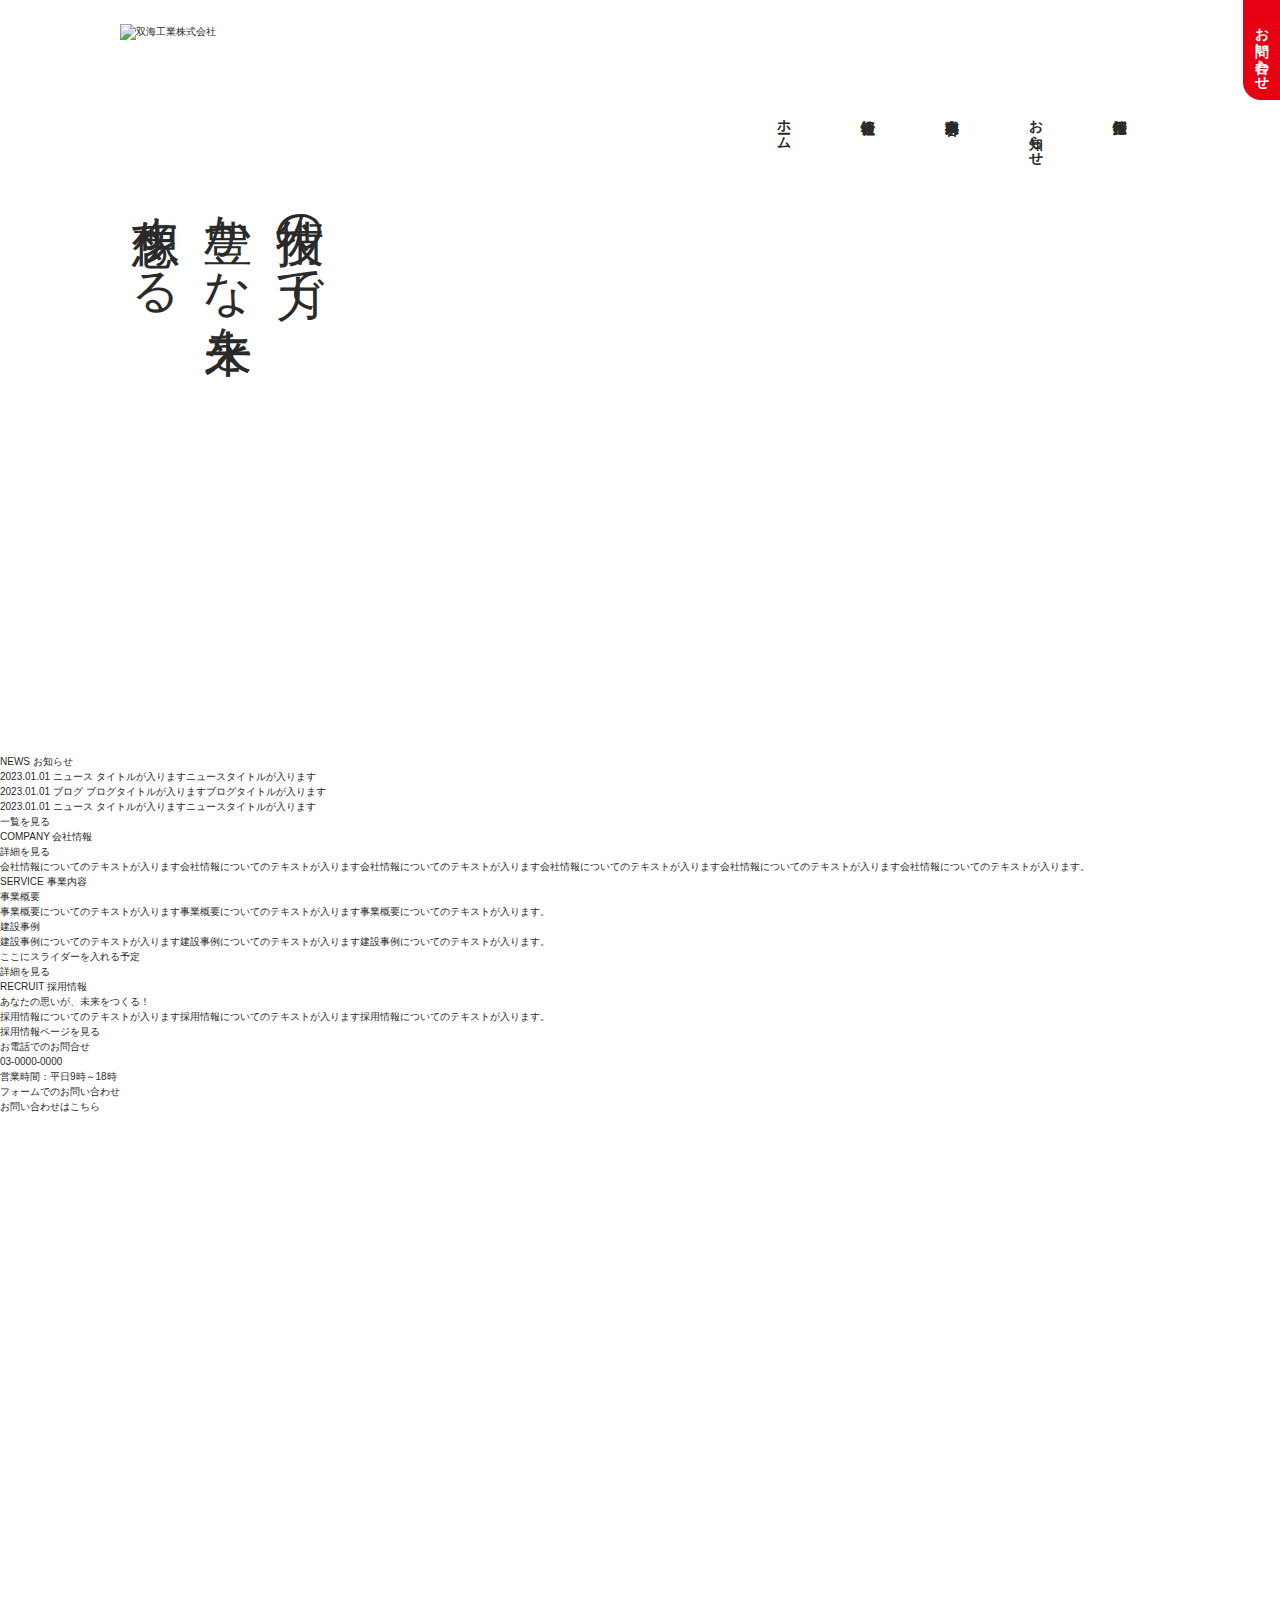
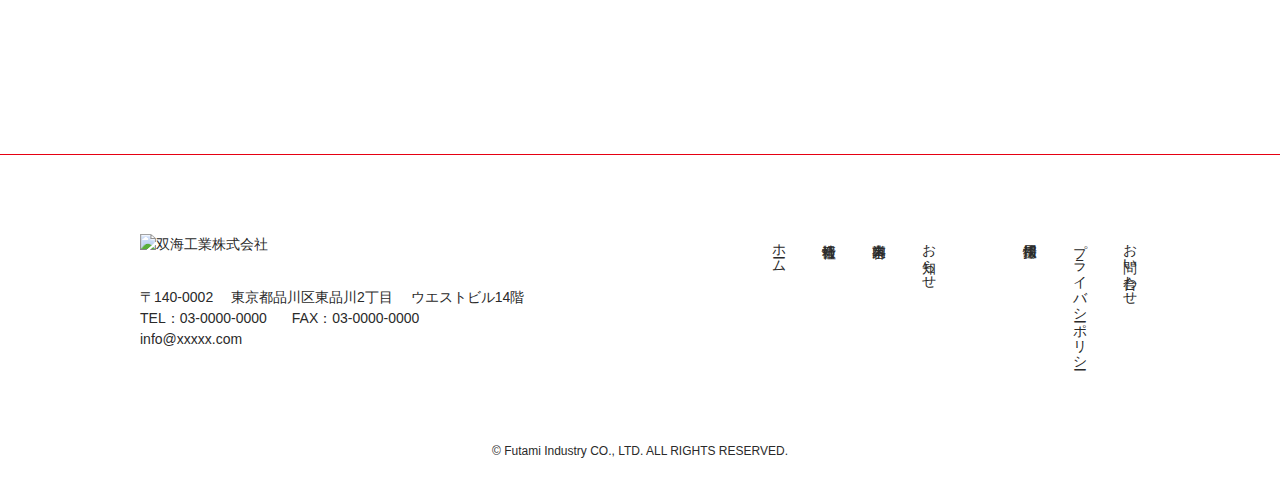
==== commit 65a1c9f2: "20250416_html_ヒーローセクションの作成" ====
--- a/index.html
+++ b/index.html
@@ -19,6 +19,8 @@
     />
     <meta name="keywords" content="" />
     <meta name="robot" content="noindex, nofollow, noarchive" />
+
+    <link rel="shortcut icon" href="./images/common/favicon.ico" />
 
     <!-- Google Fonts -->
     <link rel="preconnect" href="https://fonts.googleapis.com" />
@@ -38,7 +40,9 @@
         <div class="header__inner">
           <!-- logo -->
           <h1 class="header__logo">
-            <img src="./images/logo.svg" alt="双海工業株式会社" />
+            <a href="./">
+              <img src="./images/common/logo.svg" alt="双海工業株式会社" />
+            </a>
           </h1>
           <!-- navi -->
           <nav class="header__nav">
@@ -267,7 +271,7 @@
             <div class="footer__company">
               <!-- logo -->
               <h2 class="footer__logo">
-                <img src="./images/logo.svg" alt="双海工業株式会社" />
+                <img src="./images/common/logo.svg" alt="双海工業株式会社" />
               </h2>
               <!-- location -->
               <div class="footer__address">
--- a/css/style.css
+++ b/css/style.css
@@ -54,13 +54,13 @@
   align-items: center;
   justify-content: space-between;
   margin: 0 auto;
-  padding: 4.534vw 0 3.47vw 0;
+  padding: 12px 0;
   width: 89.3%;
   max-width: 1040px;
 }
 
 .header__logo {
-  width: 52.27vw;
+  width: 50vw;
   height: auto;
 }
 
@@ -93,7 +93,7 @@
   right: 0;
   bottom: 0;
   z-index: 12;
-  padding: calc(6.534vw + 3.47vw + 9.47vw) 1.5em 0 8vw;
+  padding: 10em 1.5em 0 2.5em;
   width: 70vw;
   height: 100vh;
 }
@@ -113,15 +113,15 @@
   gap: 6px;
   position: relative;
   z-index: 13;
-  width: 11.47vw;
-  height: 11.47vw;
+  width: 44px;
+  height: 44px;
 }
 
 .header__nav-hamburger > span {
   background-color: var(--page-color-white);
   transition: transform 0.4s ease, opacity 0.4s ease, background-color 0.4s ease;
   margin: 0 auto;
-  width: calc(100% - (6.67vw / 2));
+  width: calc(100% - (44px / 2));
   height: 2px;
 }
 body.boot_drawer .header__nav-hamburger > span:first-of-type {
@@ -156,7 +156,7 @@
 }
 
 .header__nav-link[target="_blank"]::after {
-  background-image: url("../images/icon-link-bk.svg");
+  background-image: url("../images/common/icon-link-bk.svg");
   background-size: contain;
   background-repeat: no-repeat;
   content: "";
@@ -170,6 +170,32 @@
   メインコンテンツ
 ------------------------------- */
 
+.helo {
+  background-image: url("../images/top/sp/hero.png");
+  background-position: top;
+  background-size: cover;
+  width: 100%;
+  height: auto;
+}
+
+.helo__inner {
+  position: relative;
+  margin: 0 auto;
+  width: 89.3%;
+  max-width: 1040px;
+  height: auto;
+  min-height: 433px;
+}
+
+.helo__catch {
+  font-size: clamp(32px, 6vw, 40px);
+  display: flex;
+  flex-flow: column wrap;
+  justify-content: center;
+  writing-mode: vertical-rl;
+  padding-top: 1.5em;
+}
+
 /* -------------------------------
   フッター
 ------------------------------- */
@@ -180,7 +206,7 @@
 
 .footer__inner {
   margin: 0 auto;
-  padding: 14.93vw 0 6.4vw 0;
+  padding: 60px 0 24px 0;
   width: 89.3%;
   max-width: 1040px;
 }
@@ -188,8 +214,8 @@
 .footer__content {
   display: flex;
   flex-flow: column-reverse wrap;
-  row-gap: 14.94vw;
-  margin-bottom: 21.3vw;
+  row-gap: 60px;
+  margin-bottom: 72px;
 }
 
 .footer__company {
@@ -197,7 +223,7 @@
 }
 
 .footer__logo {
-  margin-bottom: 8.8vw;
+  margin-bottom: 32px;
 }
 
 .footer__address > span:not(:last-of-type) {
@@ -212,7 +238,7 @@
 }
 
 .footer__nav-group:not(:last-of-type) {
-  margin-bottom: 14.94vw;
+  margin-bottom: 32px;
 }
 
 .footer__nav-link {
@@ -235,7 +261,7 @@
 }
 
 .footer__nav-link[target="_blank"]::after {
-  background-image: url("../images/icon-link-bk.svg");
+  background-image: url("../images/common/icon-link-bk.svg");
   background-size: contain;
   background-repeat: no-repeat;
   content: "";
@@ -246,7 +272,7 @@
 }
 
 .footer__nav-item:not(:last-of-type) {
-  margin-bottom: 1em;
+  margin-bottom: 1.5em;
 }
 
 .footer__copyright strong {
@@ -274,7 +300,6 @@
     ヘッダー
   ------------------------------- */
   .header__inner {
-    padding: 20px 0;
     width: calc(100% - 40px);
   }
 
@@ -289,19 +314,6 @@
     width: 50vw;
   }
 
-  .header__nav-item.sp__only {
-    display: none;
-  }
-
-  .header__nav-hamburger {
-    width: 5.735vw;
-    height: 5.735vw;
-  }
-
-  .header__nav-hamburger > span {
-    width: calc(100% - 2vw);
-  }
-
   /* -------------------------------
     メインコンテンツ
   ------------------------------- */
@@ -311,26 +323,13 @@
     height: 1500px;
   }
 
+  .helo {
+    background-image: url("../images/top/pc/hero.png");
+  }
+
   /* -------------------------------
     フッター
   ------------------------------- */
-
-  .footer__inner {
-    padding: 7.47vw 0 3.2vw 0;
-  }
-
-  .footer__content {
-    row-gap: 7.47vw;
-    margin-bottom: 10.15vw;
-  }
-
-  .footer__logo {
-    margin-bottom: 4.4vw;
-  }
-
-  .footer__nav-group:not(:last-of-type) {
-    margin-bottom: 7.47vw;
-  }
 }
 /* ===============================
 
@@ -355,7 +354,7 @@
 
   .header__inner {
     align-items: flex-start;
-    padding: 24px 0 14px 0;
+    padding: 24px 0 96px 0;
   }
 
   .header__nav {
@@ -439,9 +438,26 @@
     padding: 18px 8px;
   }
 
+  .header__nav-item.sp__only {
+    display: none;
+  }
+
   /* -------------------------------
     メインコンテンツ
   ------------------------------- */
+
+  .helo__inner {
+    width: calc(100% - 40px);
+    min-height: 500px;
+  }
+
+  .helo__catch {
+    font-size: 48px;
+    position: absolute;
+    left: 0;
+    top: -1.5em;
+    padding-top: 0;
+  }
 
   /* -------------------------------
     フッター
@@ -456,10 +472,6 @@
     justify-content: space-between;
     column-gap: 0;
     margin-bottom: 80px;
-  }
-
-  .footer__logo {
-    margin-bottom: 32px;
   }
 
   .footer__nav {
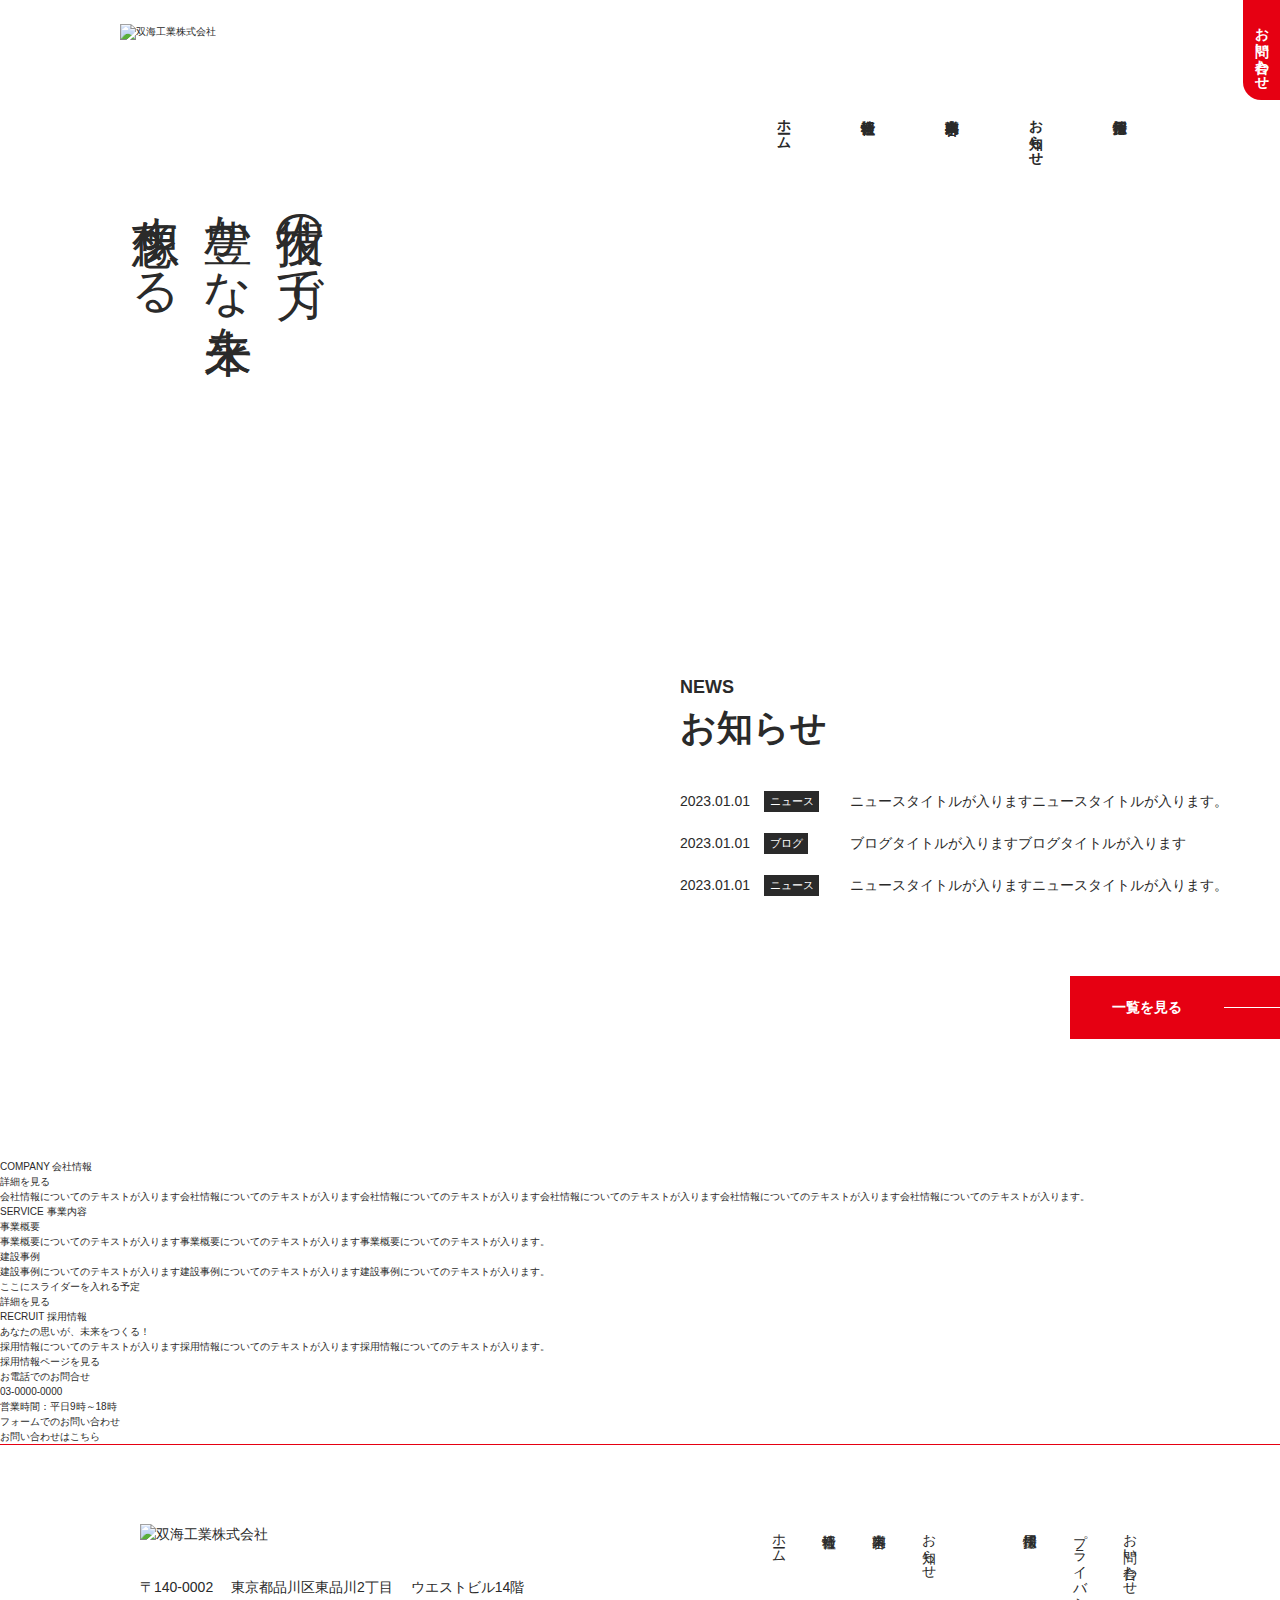
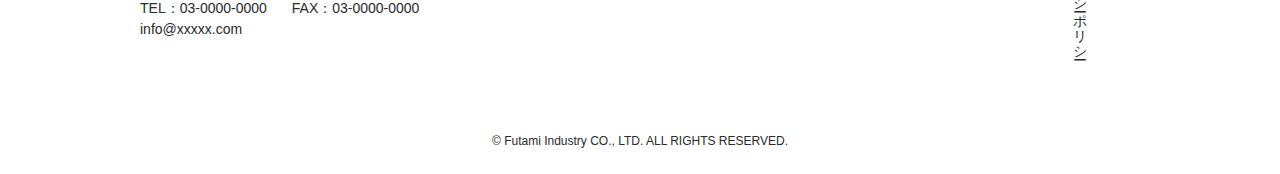
==== commit c9077ce2: "20250416_html_top_ニュースセクションの作成" ====
--- a/index.html
+++ b/index.html
@@ -88,7 +88,7 @@
       <!-- main -->
       <main id="Main" class="main">
         <!-- keyvisual -->
-        <section id="Hero" class="helo">
+        <section id="Hero" class="helo main__section">
           <!-- inner -->
           <div class="helo__inner">
             <!-- header catchcopy -->
@@ -101,53 +101,67 @@
         </section>
 
         <!-- news -->
-        <section id="News" class="news">
+        <section id="News" class="news main__section">
           <!-- inner -->
           <div class="news__inner">
             <!-- section header -->
-            <h2 class="news__heading">
-              <span class="news__heading-en">NEWS</span>
-              <span class="news__heading-ja">お知らせ</span>
-            </h2>
-            <!-- news list -->
-            <ol class="news__list">
-              <li class="news__item">
-                <a href="#" class="news__link">
-                  <time class="news__date">2023.01.01</time>
-                  <span class="news__category">ニュース</span>
-                  <span class="news__title"
-                    >タイトルが入りますニュースタイトルが入ります</span
-                  >
-                </a>
-              </li>
-              <li class="news__item">
-                <a href="#" class="news__link">
-                  <time class="news__date">2023.01.01</time>
-                  <span class="news__category">ブログ</span>
-                  <span class="news__title"
-                    >ブログタイトルが入りますブログタイトルが入ります</span
-                  >
-                </a>
-              </li>
-              <li class="news__item">
-                <a href="#" class="news__link">
-                  <time class="news__date">2023.01.01</time>
-                  <span class="news__category">ニュース</span>
-                  <span class="news__title"
-                    >タイトルが入りますニュースタイトルが入ります</span
-                  >
-                </a>
-              </li>
-            </ol>
-            <!-- more link -->
-            <div class="news__more">
-              <a href="#" class="news__more-link">一覧を見る</a>
+            <div class="news__block">
+              <h2 class="news__heading">
+                <span class="news__heading-en">NEWS</span>
+                <span class="news__heading-ja">お知らせ</span>
+              </h2>
+              <!-- news list -->
+              <ol class="news__list">
+                <li class="news__item">
+                  <a href="#" class="news__link">
+                    <dl class="news__dl">
+                      <dt class="news__dt">
+                        <time class="news__date">2023.01.01</time>
+                        <span class="news__category">ニュース</span>
+                      </dt>
+                      <dd class="news__dd">
+                        ニュースタイトルが入りますニュースタイトルが入ります。
+                      </dd>
+                    </dl>
+                  </a>
+                </li>
+                <li class="news__item">
+                  <a href="#" class="news__link">
+                    <dl class="news__dl">
+                      <dt class="news__dt">
+                        <time class="news__date">2023.01.01</time>
+                        <span class="news__category">ブログ</span>
+                      </dt>
+                      <dd class="news__dd">
+                        ブログタイトルが入りますブログタイトルが入ります
+                      </dd>
+                    </dl>
+                  </a>
+                </li>
+                <li class="news__item">
+                  <a href="#" class="news__link">
+                    <dl class="news__dl">
+                      <dt class="news__dt">
+                        <time class="news__date">2023.01.01</time>
+                        <span class="news__category">ニュース</span>
+                      </dt>
+                      <dd class="news__dd">
+                        ニュースタイトルが入りますニュースタイトルが入ります。
+                      </dd>
+                    </dl>
+                  </a>
+                </li>
+              </ol>
+              <!-- more link -->
+              <div class="news__more">
+                <a href="#" class="news__more-link">一覧を見る</a>
+              </div>
             </div>
           </div>
         </section>
 
         <!-- company -->
-        <section id="Company" class="company">
+        <section id="Company" class="company main__section">
           <!-- inner -->
           <div class="company__inner">
             <!-- content block -->
@@ -170,7 +184,7 @@
         </section>
 
         <!-- service -->
-        <section id="Service" class="service">
+        <section id="Service" class="service main__section">
           <!-- inner -->
           <div class="service__inner">
             <!-- header block -->
@@ -209,7 +223,7 @@
         </section>
 
         <!-- recruit -->
-        <section id="Recruit" class="recruit">
+        <section id="Recruit" class="recruit main__section">
           <div class="recruit__inner">
             <!-- header -->
             <h2 class="recruit__heading">
@@ -235,7 +249,7 @@
         </section>
 
         <!-- inquiry -->
-        <section id="Inquiry" class="inquiry">
+        <section id="Inquiry" class="inquiry main__section">
           <div class="inquiry__inner">
             <!-- block -->
             <div class="inquiry__block">
--- a/css/style.css
+++ b/css/style.css
@@ -170,6 +170,7 @@
   メインコンテンツ
 ------------------------------- */
 
+/* ヒーローセクション */
 .helo {
   background-image: url("../images/top/sp/hero.png");
   background-position: top;
@@ -194,6 +195,108 @@
   justify-content: center;
   writing-mode: vertical-rl;
   padding-top: 1.5em;
+}
+
+/* ニュースセクション */
+.news {
+  margin-bottom: 80px;
+  width: 100%;
+  height: auto;
+}
+
+.news__inner {
+  position: relative;
+  padding-top: 50px;
+  margin: 0 auto;
+  width: 89.3%;
+  max-width: 1920px;
+  height: auto;
+}
+
+.news__block {
+  background-color: var(--page-color-white);
+  margin: 0 auto;
+  width: 100%;
+}
+
+.news__heading {
+  font-size: clamp(28px, 6vw, 36px);
+  font-weight: 700;
+  margin-bottom: 1em;
+}
+.news__heading > span {
+  display: block;
+}
+.news__heading-en {
+  font-size: 0.5em;
+}
+
+.news__list {
+  font-size: clamp(13px, 5vw, 14px);
+  margin-bottom: 2.5em;
+}
+
+.news__item:not(:last-of-type) {
+  margin-bottom: 1.5em;
+}
+
+.news__dl {
+  display: block;
+}
+
+.news__dl {
+  display: flex;
+  align-items: center;
+  flex-flow: row wrap;
+  gap: 0.75em;
+}
+
+.news__dt {
+  font-weight: normal;
+  display: flex;
+  gap: 1em;
+  width: 100%;
+}
+
+.news__date,
+.news__category {
+  width: fit-content;
+}
+
+.news__category {
+  background-color: var(--page-color-black);
+  color: var(--page-color-white);
+  font-size: 0.785em;
+  padding: 0.15em 0.5em;
+}
+
+.news__dd {
+  width: 100%;
+}
+
+.news__more {
+  margin-left: auto;
+  width: 50%;
+}
+
+.news__more-link {
+  background-color: var(--page-color-corporate);
+  color: var(--page-color-white);
+  font-size: clamp(13px, 5vw, 14px);
+  font-weight: 700;
+  white-space: nowrap;
+  display: flex;
+  align-items: center;
+  gap: 1em;
+  position: relative;
+  padding: 1.5em 0 1.5em 1em;
+}
+
+.news__more-link::after {
+  background-color: var(--page-color-white);
+  content: "";
+  flex-grow: 1;
+  height: 1px;
 }
 
 /* -------------------------------
@@ -318,13 +421,14 @@
     メインコンテンツ
   ------------------------------- */
 
-  /* 暫定付与 */
-  .main {
-    height: 1500px;
-  }
-
+  /* ヒーローセクション */
   .helo {
     background-image: url("../images/top/pc/hero.png");
+  }
+
+  /* ニュースセクション */
+  .news__more {
+    width: 35%;
   }
 
   /* -------------------------------
@@ -446,6 +550,7 @@
     メインコンテンツ
   ------------------------------- */
 
+  /* ヒーローセクション */
   .helo__inner {
     width: calc(100% - 40px);
     min-height: 500px;
@@ -457,6 +562,58 @@
     left: 0;
     top: -1.5em;
     padding-top: 0;
+  }
+
+  /* ニュースセクション */
+  .news {
+    margin-bottom: 120px;
+  }
+
+  .news__inner {
+    display: flex;
+    align-items: center;
+    justify-content: flex-end;
+    margin-top: -120px;
+    padding-top: 0;
+    width: 100%;
+  }
+
+  .news__block {
+    margin: initial;
+    padding: 40px 0 0 40px;
+    max-width: 640px;
+  }
+
+  .news__heading {
+    padding-right: 20px;
+  }
+
+  .news__list {
+    margin-bottom: 80px;
+    padding-right: 20px;
+  }
+
+  .news__dl {
+    gap: 0;
+    row-gap: 1em;
+  }
+
+  .news__dt {
+    min-width: 170px;
+    width: 25%;
+  }
+
+  .news__dd {
+    width: 70%;
+  }
+
+  .news__more {
+    max-width: 228px;
+  }
+
+  .news__more-link {
+    gap: 3em;
+    padding-left: 3em;
   }
 
   /* -------------------------------
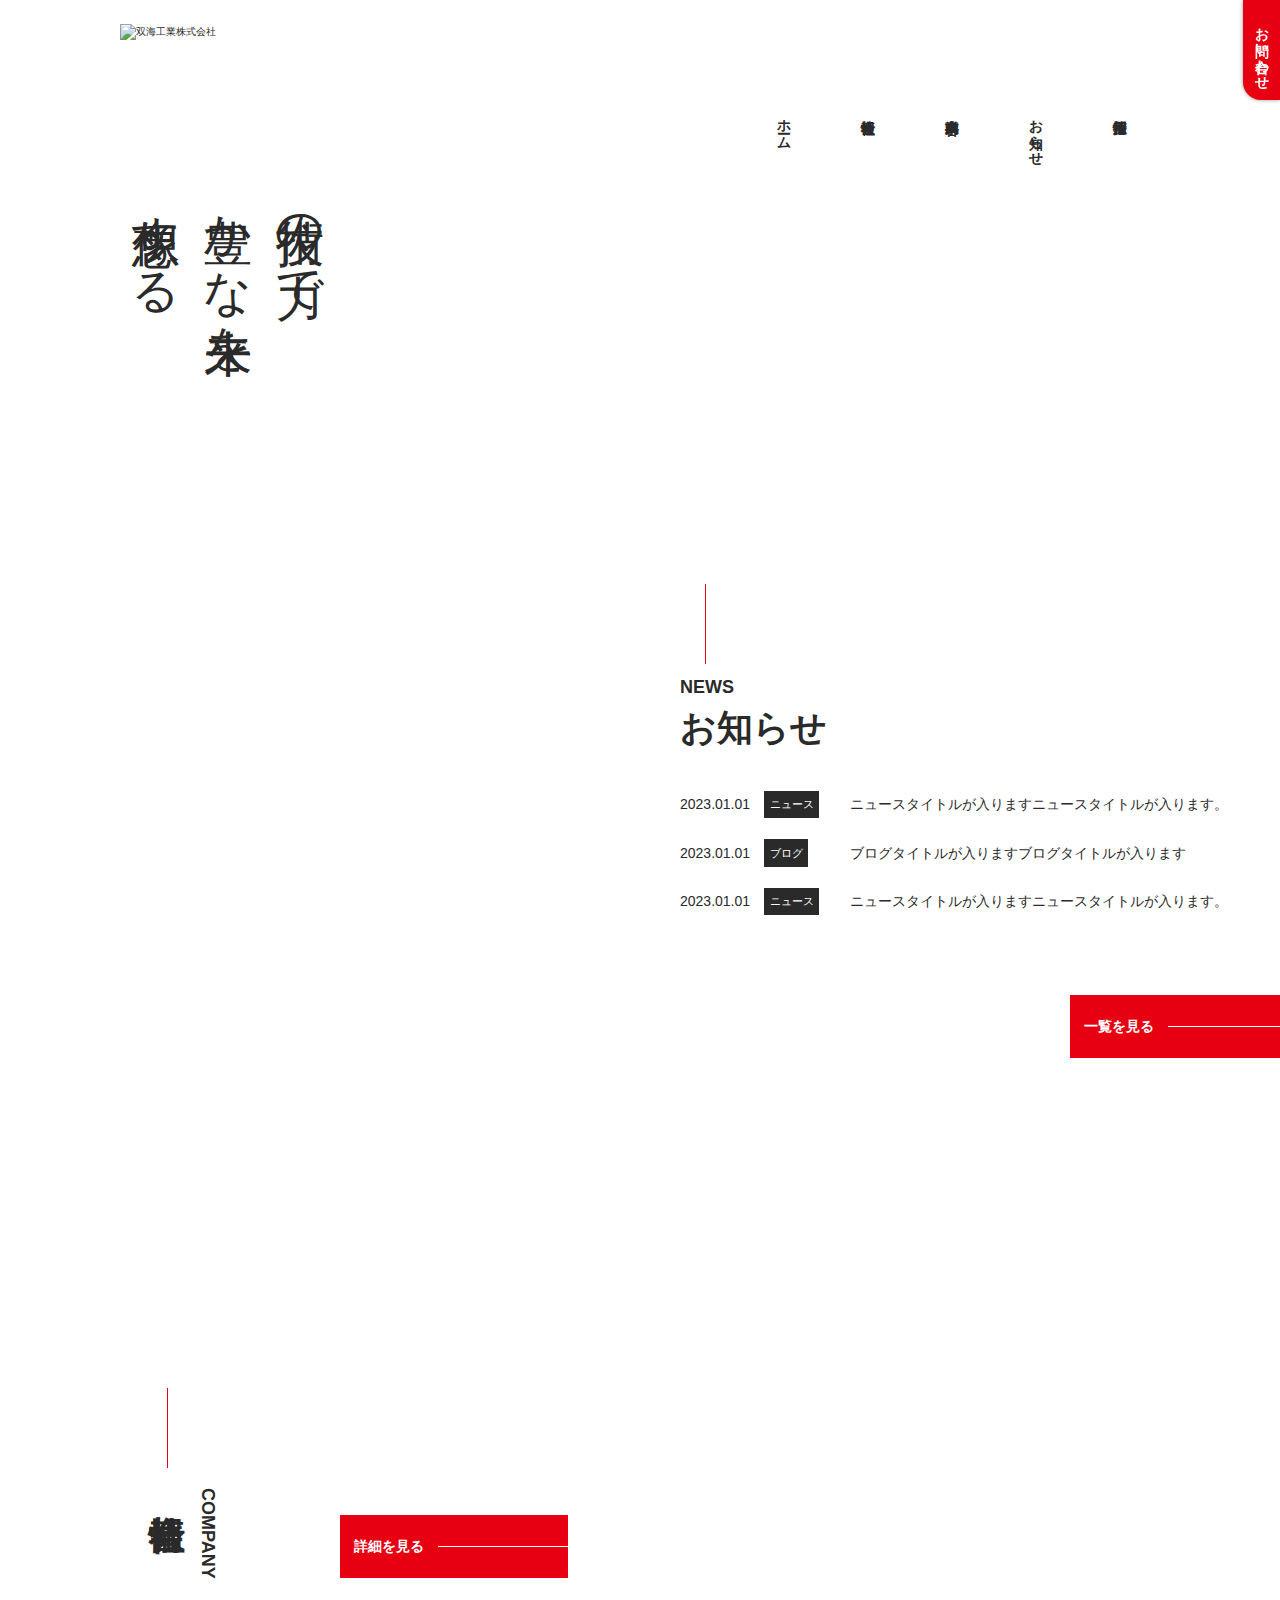
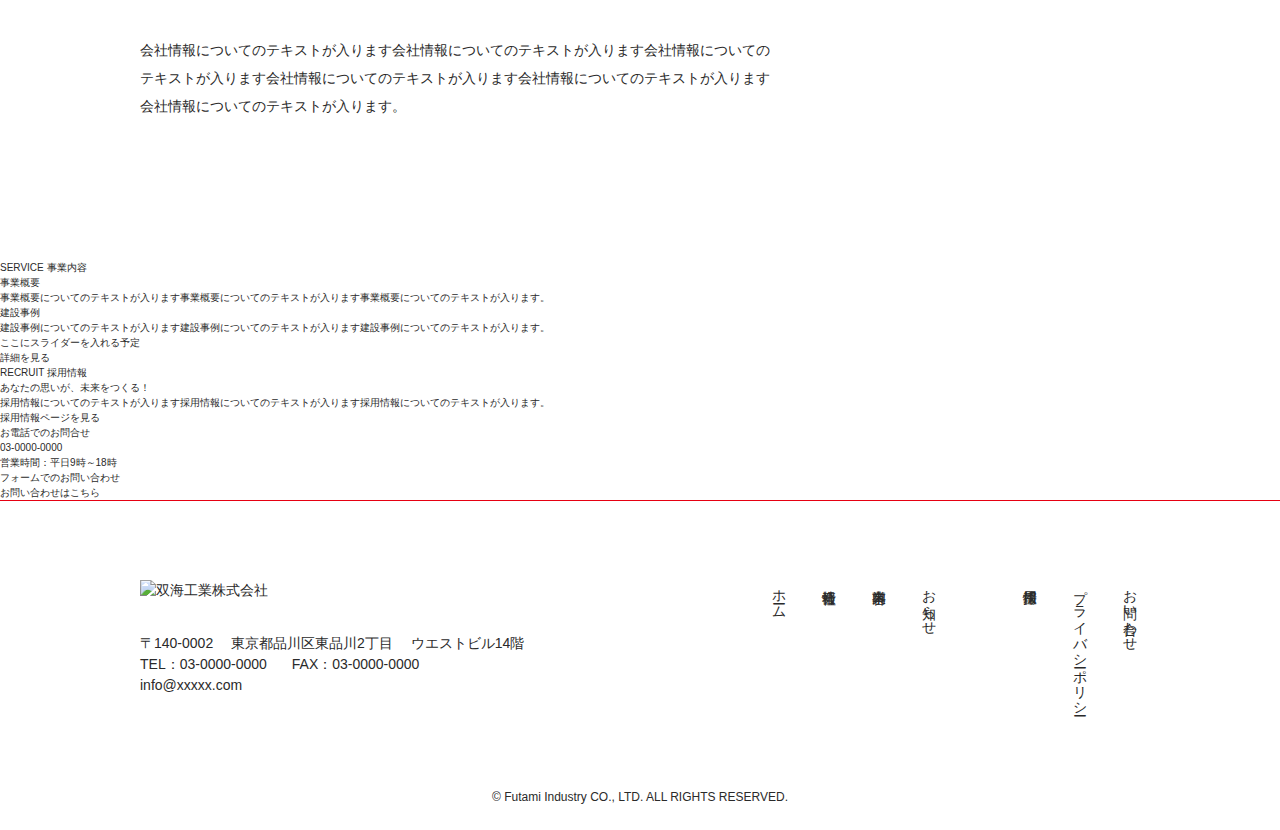
==== commit 911ea39b: "20250416_html_top_会社情報セクションの作成" ====
--- a/index.html
+++ b/index.html
@@ -154,7 +154,11 @@
               </ol>
               <!-- more link -->
               <div class="news__more">
-                <a href="#" class="news__more-link">一覧を見る</a>
+                <a
+                  href="#"
+                  class="common__button common__center-line news__more-link"
+                  >一覧を見る</a
+                >
               </div>
             </div>
           </div>
@@ -164,16 +168,20 @@
         <section id="Company" class="company main__section">
           <!-- inner -->
           <div class="company__inner">
-            <!-- content block -->
-            <div class="company__content">
+            <!-- header group -->
+            <div class="company__header-group">
               <!-- section header -->
               <h2 class="company__heading">
                 <span class="company__heading-en">COMPANY</span>
                 <span class="company__heading-ja">会社情報</span>
               </h2>
               <!-- button -->
-              <div class="company__link">
-                <a href="#" class="company__link-text">詳細を見る</a>
+              <div class="company__background">
+                <a
+                  href="#"
+                  class="common__button common__center-line company__link"
+                  >詳細を見る</a
+                >
               </div>
             </div>
             <!-- description text -->
--- a/css/style.css
+++ b/css/style.css
@@ -38,8 +38,34 @@
 =============================== */
 
 /* -------------------------------
+  ページ共通パーツ
+------------------------------- */
+
+.common__button {
+  background-color: var(--page-color-corporate);
+  color: var(--page-color-white);
+  font-size: clamp(13px, 5vw, 14px);
+  font-weight: 700;
+  white-space: nowrap;
+  display: flex;
+  align-items: center;
+  justify-content: center;
+  gap: 1em;
+  position: relative;
+  padding: 1.5em 0 1.5em 1em;
+}
+
+.common__button.common__center-line::after {
+  background-color: var(--page-color-white);
+  content: "";
+  flex-grow: 1;
+  height: 1px;
+}
+
+/* -------------------------------
   ヘッダー
 ------------------------------- */
+
 .header {
   background-color: var(--page-color-white);
   position: sticky;
@@ -215,8 +241,18 @@
 
 .news__block {
   background-color: var(--page-color-white);
+  position: relative;
   margin: 0 auto;
   width: 100%;
+}
+.news__block::before {
+  background-color: var(--page-color-corporate);
+  content: "";
+  position: absolute;
+  top: -100px;
+  left: 1.5em;
+  width: 1px;
+  height: 80px;
 }
 
 .news__heading {
@@ -254,6 +290,7 @@
 .news__dt {
   font-weight: normal;
   display: flex;
+  align-items: center;
   gap: 1em;
   width: 100%;
 }
@@ -267,7 +304,7 @@
   background-color: var(--page-color-black);
   color: var(--page-color-white);
   font-size: 0.785em;
-  padding: 0.15em 0.5em;
+  padding: 0.25em 0.5em;
 }
 
 .news__dd {
@@ -279,24 +316,76 @@
   width: 50%;
 }
 
-.news__more-link {
+/* 会社情報 */
+.company {
+  margin-bottom: 140px;
+}
+
+.company__inner {
+  position: relative;
+  margin: 0 auto;
+  width: 89.3%;
+  max-width: 1040px;
+  height: auto;
+}
+
+.company__header-group {
+  display: flex;
+  align-items: flex-end;
+  gap: 10px;
+  margin-bottom: 40px;
+  width: 100%;
+}
+
+.company__heading {
+  font-size: clamp(26px, 6vw, 28px);
+  font-weight: 700;
+  display: flex;
+  flex-flow: column wrap;
+  justify-content: flex-end;
+  writing-mode: vertical-rl;
+  position: relative;
+}
+.company__heading::before {
   background-color: var(--page-color-corporate);
-  color: var(--page-color-white);
+  content: "";
+  position: absolute;
+  top: -100px;
+  left: 0.75em;
+  width: 1px;
+  height: 80px;
+}
+
+.company__heading-ja {
+  display: flex;
+  align-items: center;
+}
+
+.company__heading-en {
+  font-size: 0.5em;
+  display: flex;
+  align-items: center;
+}
+
+.company__background {
+  background-image: url("../images/top/sp/company-header-bg.png");
+  background-position: center;
+  background-repeat: no-repeat;
+  background-size: cover;
+  display: flex;
+  align-items: flex-end;
+  flex: 4;
+  min-height: 292px;
+}
+
+.company__link {
+  width: 65%;
+}
+
+.company__description {
   font-size: clamp(13px, 5vw, 14px);
-  font-weight: 700;
-  white-space: nowrap;
-  display: flex;
-  align-items: center;
-  gap: 1em;
-  position: relative;
-  padding: 1.5em 0 1.5em 1em;
-}
-
-.news__more-link::after {
-  background-color: var(--page-color-white);
-  content: "";
-  flex-grow: 1;
-  height: 1px;
+  line-height: 2;
+  width: 100%;
 }
 
 /* -------------------------------
@@ -402,9 +491,6 @@
   /* -------------------------------
     ヘッダー
   ------------------------------- */
-  .header__inner {
-    width: calc(100% - 40px);
-  }
 
   .header__logo {
     width: fit-content;
@@ -429,6 +515,22 @@
   /* ニュースセクション */
   .news__more {
     width: 35%;
+  }
+
+  /* 会社情報 */
+  .company__header-group {
+    gap: 50px;
+    margin-bottom: 40px;
+  }
+
+  .company__background {
+    background-image: url("../images/top/pc/company-header-bg.png");
+    max-width: 800px;
+    min-height: 400px;
+  }
+
+  .company__link {
+    width: 50%;
   }
 
   /* -------------------------------
@@ -525,15 +627,17 @@
   }
 
   .header__outer-contact {
+    writing-mode: vertical-rl;
     display: block;
     position: fixed;
     top: 0;
     right: 0;
-    writing-mode: vertical-rl;
+    z-index: 10;
   }
 
   .header__outer-link {
     background-color: var(--page-color-corporate);
+    box-shadow: 0 0 4px rgba(0, 0, 0, 0.4);
     border-radius: 0 0 0 18px;
     color: var(--page-color-white);
     font-size: 14px;
@@ -583,6 +687,10 @@
     padding: 40px 0 0 40px;
     max-width: 640px;
   }
+  .news__block::before {
+    top: -50px;
+    left: calc(40px + 2.5em);
+  }
 
   .news__heading {
     padding-right: 20px;
@@ -593,6 +701,10 @@
     padding-right: 20px;
   }
 
+  .news__category {
+    padding: 0.5em;
+  }
+
   .news__dl {
     gap: 0;
     row-gap: 1em;
@@ -611,9 +723,29 @@
     max-width: 228px;
   }
 
-  .news__more-link {
-    gap: 3em;
-    padding-left: 3em;
+  /* 会社情報 */
+  .company__inner {
+    width: 100%;
+    padding: 0 20px;
+  }
+
+  .company__header-group {
+    justify-content: space-between;
+    margin-bottom: 58px;
+  }
+
+  .company__heading {
+    font-size: clamp(34px, 6vw, 36px);
+  }
+
+  .company__link {
+    max-width: 228px;
+    width: 100%;
+  }
+
+  .company__description {
+    margin-right: auto;
+    width: 63%;
   }
 
   /* -------------------------------
